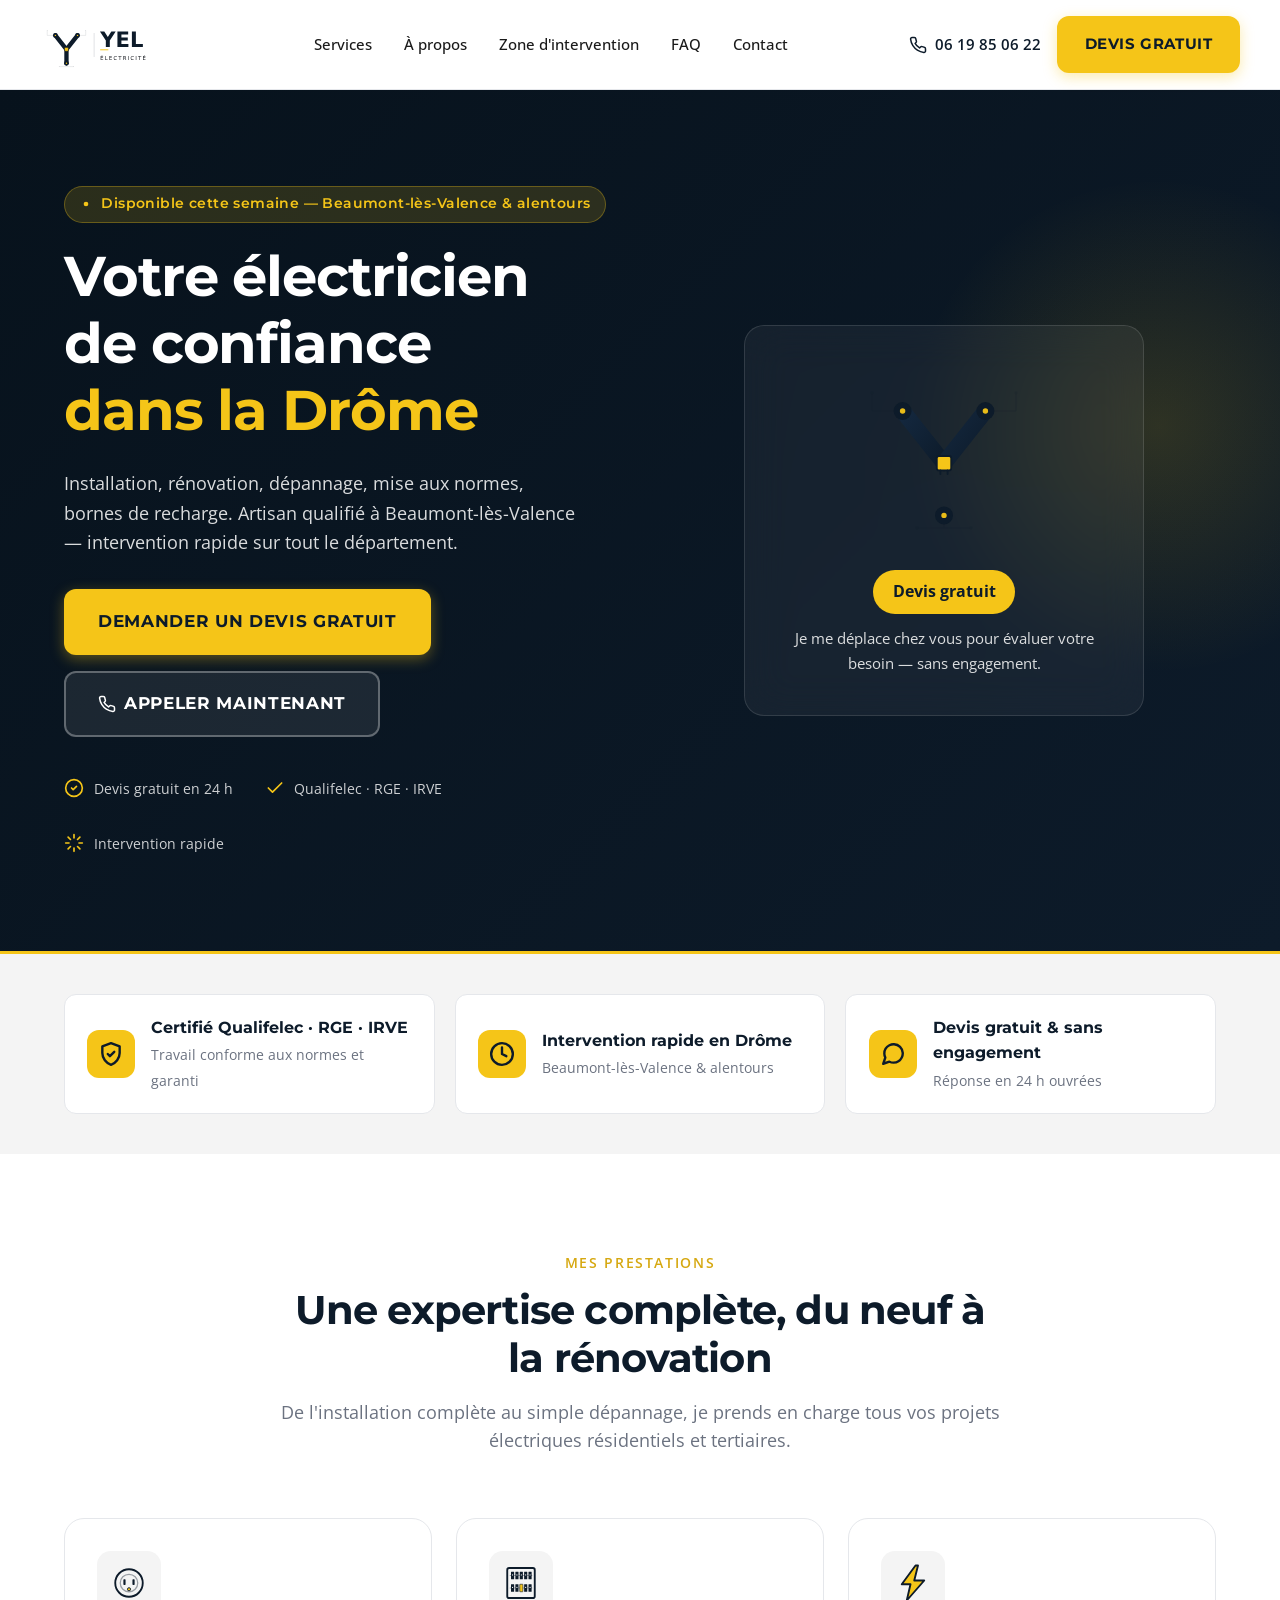
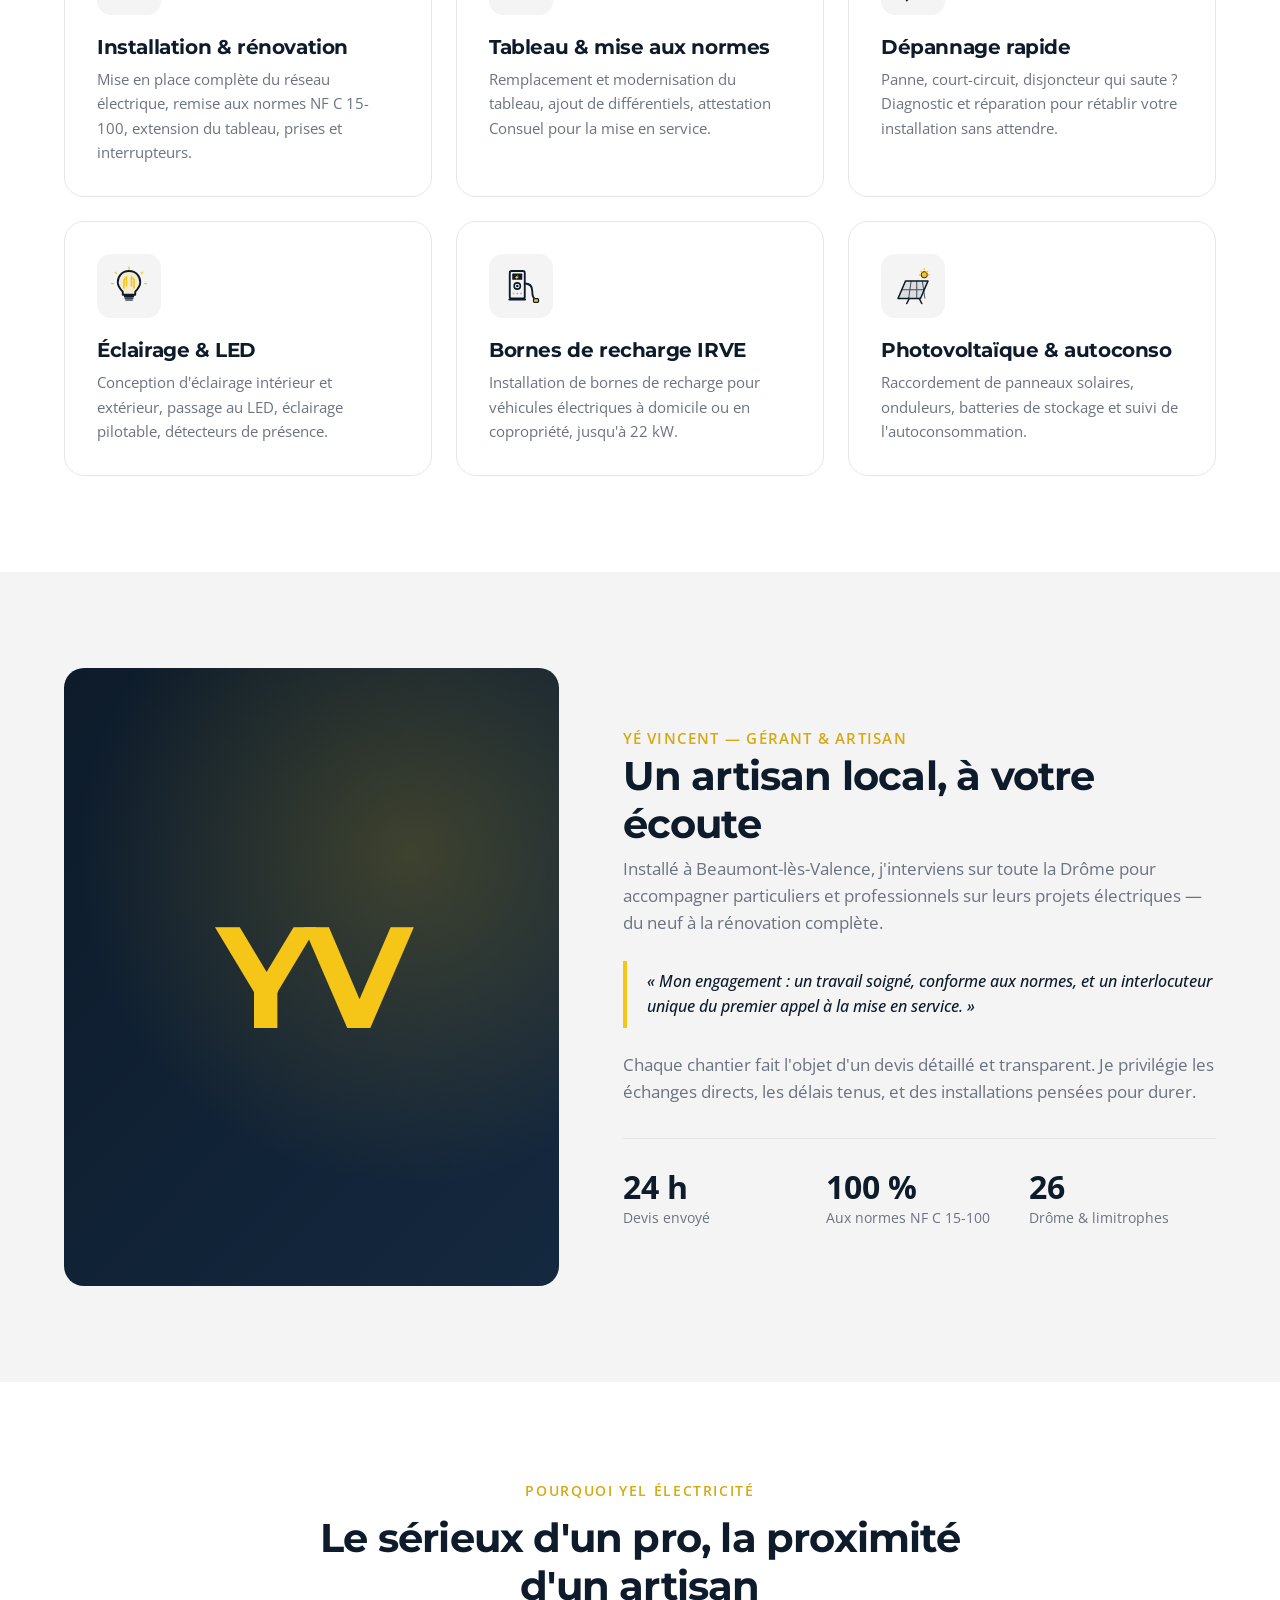
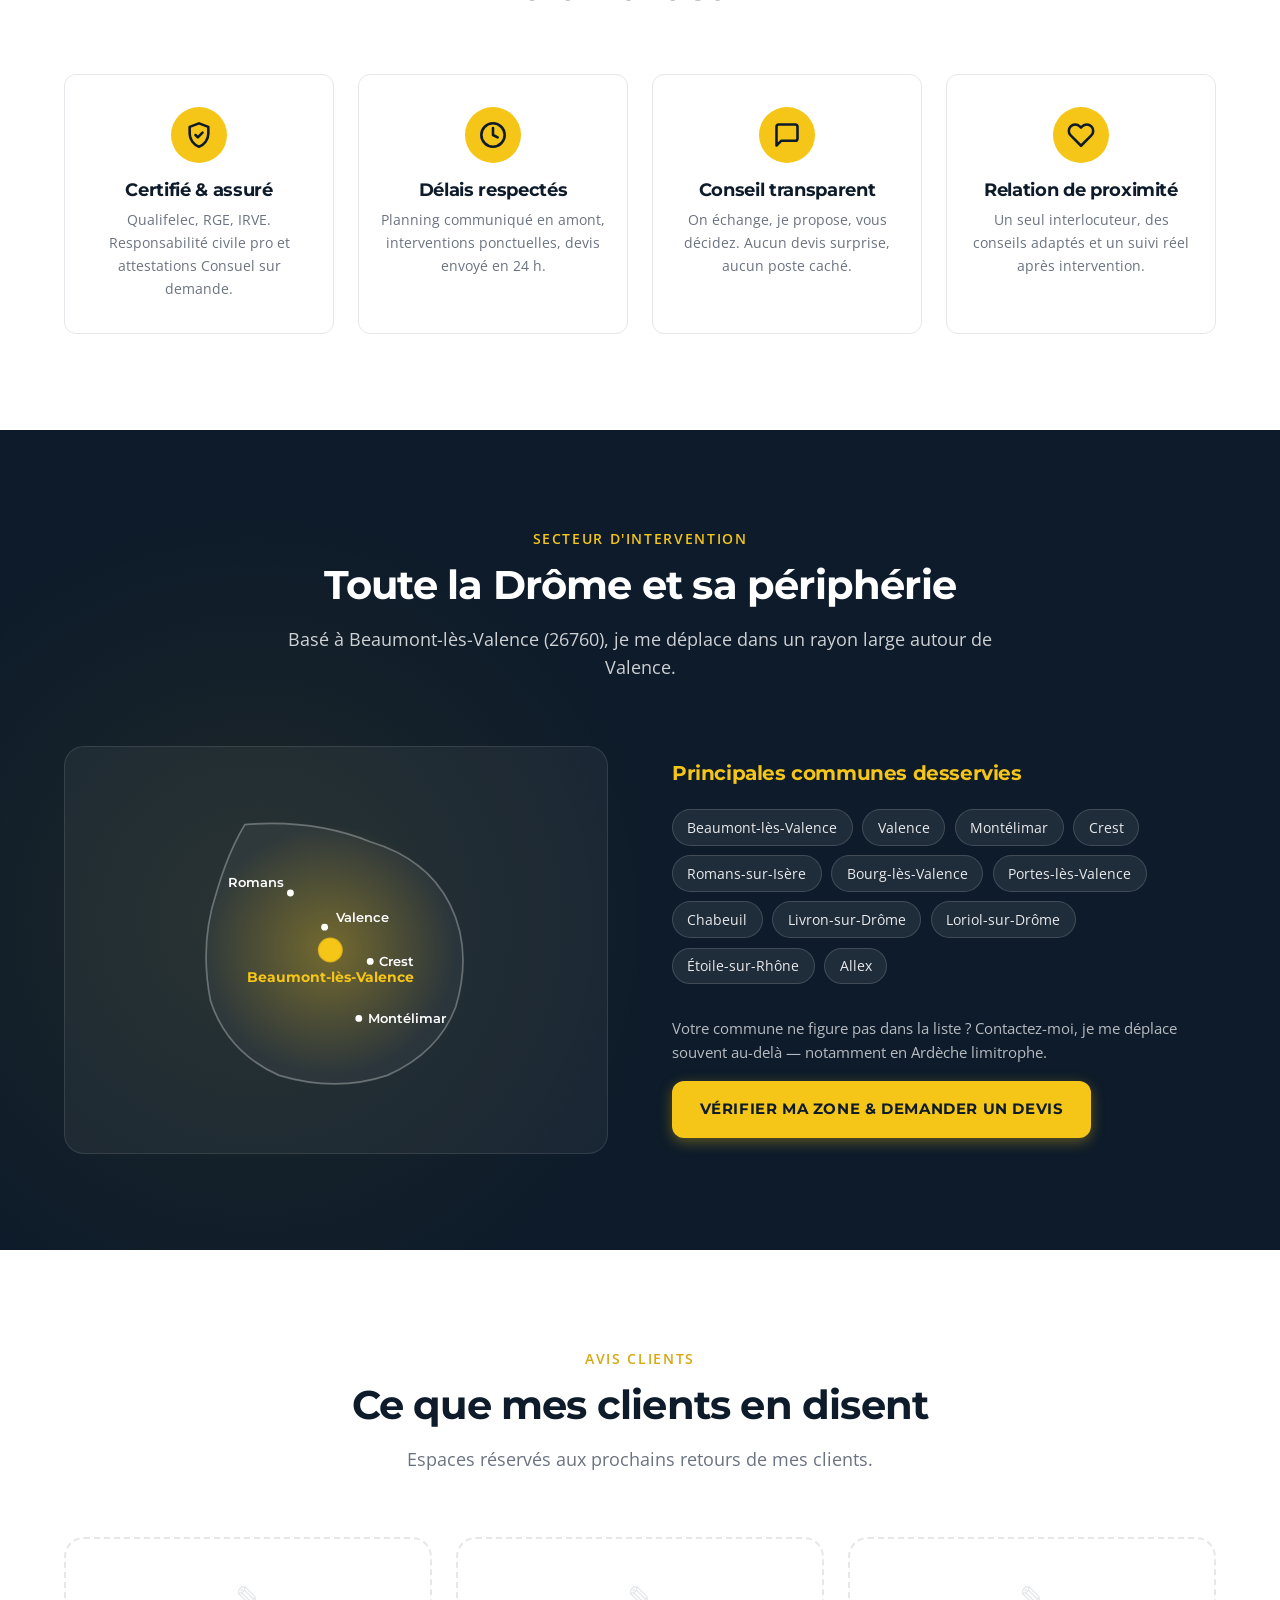
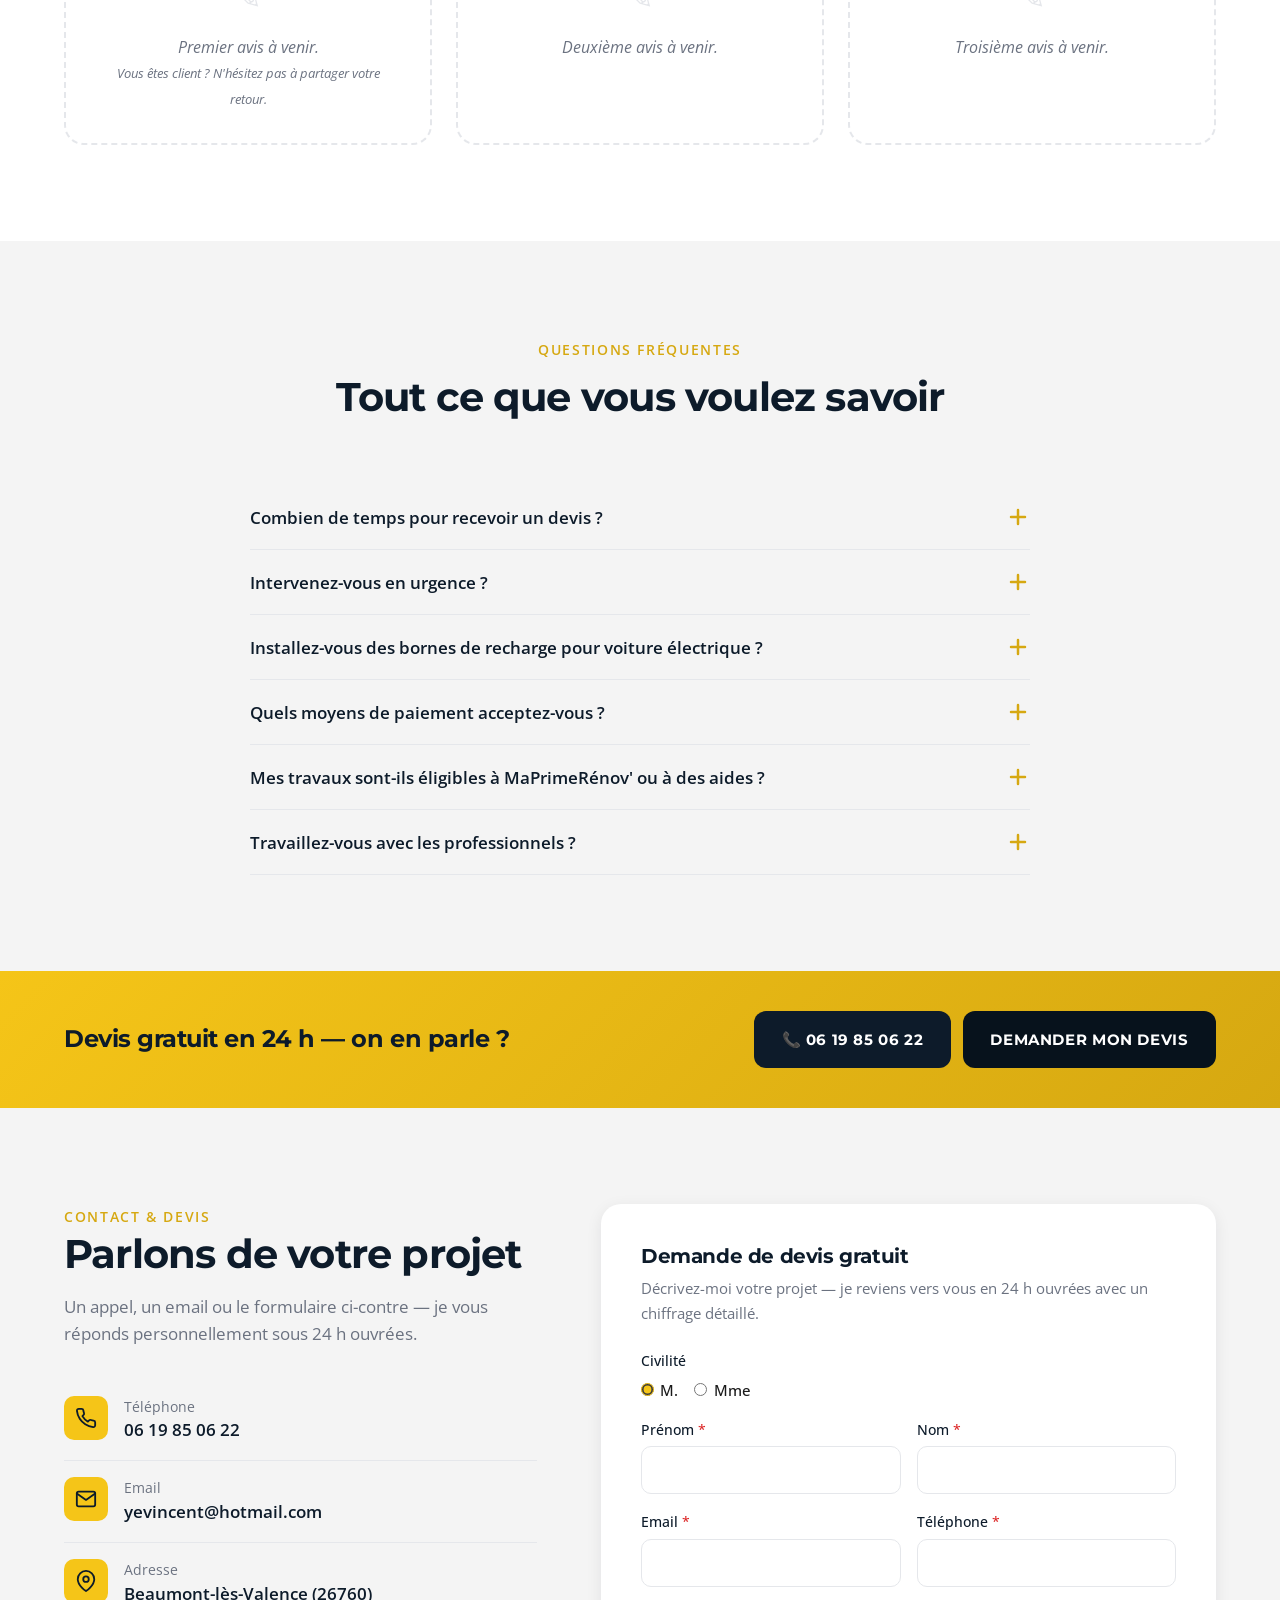
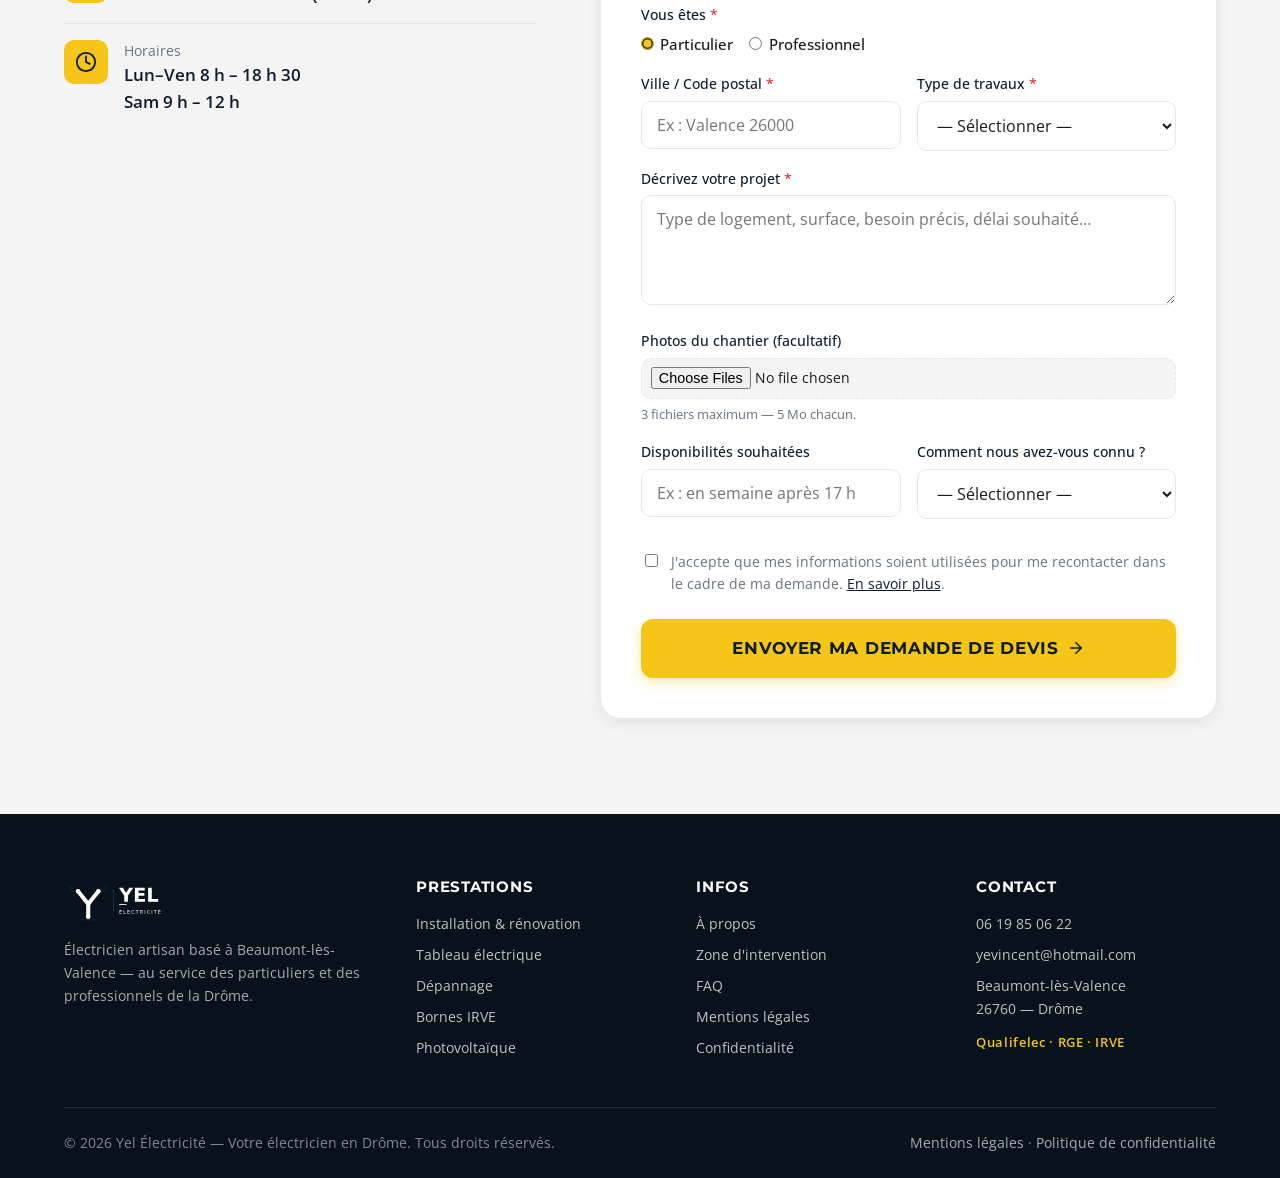
==== index.html @ 5cf31801 "Add files via upload" ====
<!doctype html>
<html lang="fr">
<head>
  <meta charset="utf-8" />
  <meta name="viewport" content="width=device-width, initial-scale=1" />
  <meta name="theme-color" content="#0D1B2A" />

  <title>Électricien Beaumont-lès-Valence (Drôme) — Yel Électricité | Qualifelec · RGE · IRVE</title>
  <meta name="description" content="Yel Électricité — électricien certifié Qualifelec, RGE, IRVE à Beaumont-lès-Valence (26). Installation, dépannage, mise aux normes, bornes de recharge. Devis gratuit en 24 h sur toute la Drôme." />
  <meta name="keywords" content="électricien Beaumont-lès-Valence, électricien Drôme 26, installation électrique Valence, dépannage électricité, tableau électrique, borne de recharge IRVE, rénovation électrique" />
  <link rel="canonical" href="https://yel-electricite.fr/" />

  <!-- Open Graph / social -->
  <meta property="og:type" content="website" />
  <meta property="og:locale" content="fr_FR" />
  <meta property="og:title" content="Yel Électricité — Électricien à Beaumont-lès-Valence (Drôme)" />
  <meta property="og:description" content="Installation, rénovation, dépannage. Certifié Qualifelec · RGE · IRVE. Devis gratuit en 24 h sur toute la Drôme." />
  <meta property="og:image" content="https://yel-electricite.fr/assets/og-image.jpg" />
  <meta property="og:url" content="https://yel-electricite.fr/" />
  <meta name="twitter:card" content="summary_large_image" />

  <!-- Favicons -->
  <link rel="icon" href="assets/favicon.ico" sizes="any" />
  <link rel="icon" type="image/png" sizes="32x32" href="assets/favicon-32.png" />
  <link rel="apple-touch-icon" href="assets/apple-touch-icon.png" />
  <link rel="manifest" href="site.webmanifest" />

  <!-- Fonts -->
  <link rel="preconnect" href="https://fonts.googleapis.com" />
  <link rel="preconnect" href="https://fonts.gstatic.com" crossorigin />
  <link rel="stylesheet" href="https://fonts.googleapis.com/css2?family=Montserrat:wght@600;700;800&family=Open+Sans:wght@400;500;600;700&display=swap" />

  <!-- Styles -->
  <link rel="stylesheet" href="assets/css/style.css" />

  <!-- JSON-LD : LocalBusiness + ElectricalContractor (SEO local, conforme au skill) -->
  <script type="application/ld+json">
  {
    "@context": "https://schema.org",
    "@type": ["LocalBusiness", "Electrician"],
    "@id": "https://yel-electricite.fr/#business",
    "name": "Yel Électricité",
    "legalName": "Yel Électricité",
    "description": "Électricien certifié Qualifelec, RGE et IRVE à Beaumont-lès-Valence (Drôme). Installation, rénovation, dépannage, tableau électrique, bornes de recharge pour particuliers et professionnels.",
    "image": "https://yel-electricite.fr/assets/logos/logo-horizontal.svg",
    "logo": "https://yel-electricite.fr/assets/logos/logo-horizontal.svg",
    "url": "https://yel-electricite.fr",
    "telephone": "+33619850622",
    "email": "yevincent@hotmail.com",
    "priceRange": "€€",
    "slogan": "Votre électricien de confiance en Drôme",
    "hasCredential": [
      { "@type": "EducationalOccupationalCredential", "name": "Qualifelec" },
      { "@type": "EducationalOccupationalCredential", "name": "RGE" },
      { "@type": "EducationalOccupationalCredential", "name": "IRVE (Infrastructures de Recharge de Véhicules Électriques)" }
    ],
    "knowsAbout": [
      "Installation électrique",
      "Rénovation électrique",
      "Tableau électrique",
      "Mise aux normes NF C 15-100",
      "Dépannage électrique",
      "Borne de recharge véhicule électrique",
      "Photovoltaïque",
      "Domotique",
      "Éclairage LED"
    ],
    "address": {
      "@type": "PostalAddress",
      "addressLocality": "Beaumont-lès-Valence",
      "postalCode": "26760",
      "addressRegion": "Drôme",
      "addressCountry": "FR"
    },
    "geo": {
      "@type": "GeoCoordinates",
      "latitude": 44.8686,
      "longitude": 4.9333
    },
    "areaServed": [
      { "@type": "City", "name": "Beaumont-lès-Valence" },
      { "@type": "City", "name": "Valence" },
      { "@type": "City", "name": "Montélimar" },
      { "@type": "City", "name": "Crest" },
      { "@type": "City", "name": "Romans-sur-Isère" },
      { "@type": "AdministrativeArea", "name": "Drôme" }
    ],
    "openingHoursSpecification": [
      {
        "@type": "OpeningHoursSpecification",
        "dayOfWeek": ["Monday","Tuesday","Wednesday","Thursday","Friday"],
        "opens": "08:00",
        "closes": "18:30"
      },
      {
        "@type": "OpeningHoursSpecification",
        "dayOfWeek": "Saturday",
        "opens": "09:00",
        "closes": "12:00"
      }
    ],
    "founder": { "@type": "Person", "name": "Yé Vincent" },
    "sameAs": []
  }
  </script>

  <!-- JSON-LD : Service (ElectricalContractor) -->
  <script type="application/ld+json">
  {
    "@context": "https://schema.org",
    "@type": "Service",
    "serviceType": "Électricien — ElectricalContractor",
    "provider": { "@id": "https://yel-electricite.fr/#business" },
    "areaServed": { "@type": "AdministrativeArea", "name": "Drôme (26)" },
    "hasOfferCatalog": {
      "@type": "OfferCatalog",
      "name": "Prestations Yel Électricité",
      "itemListElement": [
        { "@type": "Offer", "itemOffered": { "@type": "Service", "name": "Installation et rénovation électrique" } },
        { "@type": "Offer", "itemOffered": { "@type": "Service", "name": "Tableau électrique et mise aux normes" } },
        { "@type": "Offer", "itemOffered": { "@type": "Service", "name": "Dépannage électrique" } },
        { "@type": "Offer", "itemOffered": { "@type": "Service", "name": "Bornes de recharge IRVE" } },
        { "@type": "Offer", "itemOffered": { "@type": "Service", "name": "Photovoltaïque et autoconsommation" } }
      ]
    }
  }
  </script>
</head>
<body>

<!-- ======================================================================
     HEADER
     ====================================================================== -->
<header class="header" role="banner">
  <div class="container header-inner">
    <a href="#top" class="logo" aria-label="Yel Électricité — accueil">
      <img src="assets/logos/logo-horizontal.svg" alt="Yel Électricité" />
    </a>

    <nav class="nav" id="mainNav" aria-label="Navigation principale">
      <a href="#services">Services</a>
      <a href="#a-propos">À propos</a>
      <a href="#zone">Zone d'intervention</a>
      <a href="#faq">FAQ</a>
      <a href="#contact">Contact</a>
      <a href="tel:+33619850622" class="btn btn-outline" style="display:none;">06 19 85 06 22</a>
      <a href="#devis" class="btn btn-primary" style="display:none;">Devis gratuit</a>
    </nav>

    <div class="header-cta">
      <a href="tel:+33619850622" class="header-phone" aria-label="Appeler Yel Électricité au 06 19 85 06 22">
        <svg viewBox="0 0 24 24" fill="none" stroke="currentColor" stroke-width="2" stroke-linecap="round" stroke-linejoin="round" width="18" height="18" aria-hidden="true">
          <path d="M22 16.92v3a2 2 0 0 1-2.18 2 19.79 19.79 0 0 1-8.63-3.07 19.5 19.5 0 0 1-6-6 19.79 19.79 0 0 1-3.07-8.67A2 2 0 0 1 4.11 2h3a2 2 0 0 1 2 1.72 12.84 12.84 0 0 0 .7 2.81 2 2 0 0 1-.45 2.11L8.09 9.91a16 16 0 0 0 6 6l1.27-1.27a2 2 0 0 1 2.11-.45 12.84 12.84 0 0 0 2.81.7A2 2 0 0 1 22 16.92z"/>
        </svg>
        06 19 85 06 22
      </a>
      <a href="#devis" class="btn btn-primary">Devis gratuit</a>
    </div>

    <button class="burger" type="button" aria-label="Ouvrir le menu" aria-controls="mainNav" aria-expanded="false" id="burgerBtn">
      <svg id="burgerIcon" viewBox="0 0 24 24" fill="none" stroke="currentColor" stroke-width="2" stroke-linecap="round" stroke-linejoin="round" aria-hidden="true">
        <line x1="3" y1="6" x2="21" y2="6"/>
        <line x1="3" y1="12" x2="21" y2="12"/>
        <line x1="3" y1="18" x2="21" y2="18"/>
      </svg>
    </button>
  </div>
</header>

<main id="top">

<!-- ======================================================================
     HERO
     ====================================================================== -->
<section class="hero">
  <div class="container">
    <div class="hero-grid">
      <div>
        <span class="hero-badge" data-bind="disponibilite">
          <svg viewBox="0 0 24 24" fill="currentColor" width="14" height="14" aria-hidden="true"><circle cx="12" cy="12" r="4"/></svg>
          <span data-bind="message_disponibilite">Disponible cette semaine — Beaumont-lès-Valence &amp; alentours</span>
        </span>
        <h1>Votre électricien de confiance<br><span>dans la Drôme</span></h1>
        <p class="hero-lede">
          Installation, rénovation, dépannage, mise aux normes, bornes de recharge.
          Artisan qualifié à Beaumont-lès-Valence — intervention rapide sur tout le département.
        </p>
        <div class="hero-actions">
          <a href="#devis" class="btn btn-primary btn-lg">Demander un devis gratuit</a>
          <a href="tel:+33619850622" class="btn btn-outline btn-lg" style="background:rgba(255,255,255,.08);color:#fff;border-color:rgba(255,255,255,.3)">
            <svg viewBox="0 0 24 24" fill="none" stroke="currentColor" stroke-width="2" stroke-linecap="round" stroke-linejoin="round" width="18" height="18" aria-hidden="true">
              <path d="M22 16.92v3a2 2 0 0 1-2.18 2 19.79 19.79 0 0 1-8.63-3.07 19.5 19.5 0 0 1-6-6 19.79 19.79 0 0 1-3.07-8.67A2 2 0 0 1 4.11 2h3a2 2 0 0 1 2 1.72 12.84 12.84 0 0 0 .7 2.81 2 2 0 0 1-.45 2.11L8.09 9.91a16 16 0 0 0 6 6l1.27-1.27a2 2 0 0 1 2.11-.45 12.84 12.84 0 0 0 2.81.7A2 2 0 0 1 22 16.92z"/>
            </svg>
            Appeler maintenant
          </a>
        </div>
        <div class="hero-trust">
          <div class="hero-trust-item">
            <svg viewBox="0 0 24 24" fill="none" stroke="currentColor" stroke-width="2" stroke-linecap="round" stroke-linejoin="round" aria-hidden="true">
              <path d="M9 12l2 2 4-4"/><circle cx="12" cy="12" r="10"/>
            </svg>
            Devis gratuit en 24 h
          </div>
          <div class="hero-trust-item">
            <svg viewBox="0 0 24 24" fill="none" stroke="currentColor" stroke-width="2" stroke-linecap="round" stroke-linejoin="round" aria-hidden="true">
              <path d="M20 6L9 17l-5-5"/>
            </svg>
            Qualifelec · RGE · IRVE
          </div>
          <div class="hero-trust-item">
            <svg viewBox="0 0 24 24" fill="none" stroke="currentColor" stroke-width="2" stroke-linecap="round" stroke-linejoin="round" aria-hidden="true">
              <path d="M12 2v4M12 18v4M4.93 4.93l2.83 2.83M16.24 16.24l2.83 2.83M2 12h4M18 12h4M4.93 19.07l2.83-2.83M16.24 7.76l2.83-2.83"/>
            </svg>
            Intervention rapide
          </div>
        </div>
      </div>

      <div class="hero-visual">
        <div class="hero-visual-card">
          <img src="assets/logos/logo-icone.svg" alt="" aria-hidden="true" />
          <span class="price-tag">Devis gratuit</span>
          <p>Je me déplace chez vous pour évaluer votre besoin — sans engagement.</p>
        </div>
      </div>
    </div>
  </div>
</section>

<!-- ======================================================================
     RÉASSURANCE (3 badges : Certifié / Rapide / Gratuit)
     ====================================================================== -->
<section class="reassurance" aria-label="Nos engagements">
  <div class="container">
    <div class="reassurance-grid">
      <div class="reassurance-item reveal">
        <div class="reassurance-badge" aria-hidden="true">
          <svg viewBox="0 0 24 24" fill="none" stroke="currentColor" stroke-width="2.2" stroke-linecap="round" stroke-linejoin="round">
            <path d="M12 2L4 5v6c0 5 3.5 9.5 8 11 4.5-1.5 8-6 8-11V5l-8-3z"/>
            <path d="M9 12l2 2 4-4"/>
          </svg>
        </div>
        <div class="reassurance-text">
          <strong>Certifié Qualifelec · RGE · IRVE</strong>
          <span>Travail conforme aux normes et garanti</span>
        </div>
      </div>
      <div class="reassurance-item reveal">
        <div class="reassurance-badge" aria-hidden="true">
          <svg viewBox="0 0 24 24" fill="none" stroke="currentColor" stroke-width="2.2" stroke-linecap="round" stroke-linejoin="round">
            <circle cx="12" cy="12" r="10"/>
            <polyline points="12 6 12 12 16 14"/>
          </svg>
        </div>
        <div class="reassurance-text">
          <strong>Intervention rapide en Drôme</strong>
          <span>Beaumont-lès-Valence &amp; alentours</span>
        </div>
      </div>
      <div class="reassurance-item reveal">
        <div class="reassurance-badge" aria-hidden="true">
          <svg viewBox="0 0 24 24" fill="none" stroke="currentColor" stroke-width="2.2" stroke-linecap="round" stroke-linejoin="round">
            <path d="M21 11.5a8.38 8.38 0 0 1-.9 3.8 8.5 8.5 0 0 1-7.6 4.7 8.38 8.38 0 0 1-3.8-.9L3 21l1.9-5.7a8.38 8.38 0 0 1-.9-3.8 8.5 8.5 0 0 1 4.7-7.6 8.38 8.38 0 0 1 3.8-.9h.5a8.48 8.48 0 0 1 8 8v.5z"/>
          </svg>
        </div>
        <div class="reassurance-text">
          <strong>Devis gratuit &amp; sans engagement</strong>
          <span>Réponse en 24 h ouvrées</span>
        </div>
      </div>
    </div>
  </div>
</section>

<!-- ======================================================================
     SERVICES
     ====================================================================== -->
<section id="services">
  <div class="container">
    <div class="section-intro reveal">
      <span class="eyebrow">Mes prestations</span>
      <h2>Une expertise complète, du neuf à la rénovation</h2>
      <p>De l'installation complète au simple dépannage, je prends en charge tous vos projets électriques résidentiels et tertiaires.</p>
    </div>

    <div class="services-grid">
      <article class="service-card reveal">
        <div class="service-icon"><img src="assets/icons/icone-prise.svg" alt="" aria-hidden="true" /></div>
        <h3>Installation &amp; rénovation</h3>
        <p>Mise en place complète du réseau électrique, remise aux normes NF C 15-100, extension du tableau, prises et interrupteurs.</p>
      </article>

      <article class="service-card reveal">
        <div class="service-icon"><img src="assets/icons/icone-tableau-electrique.svg" alt="" aria-hidden="true" /></div>
        <h3>Tableau &amp; mise aux normes</h3>
        <p>Remplacement et modernisation du tableau, ajout de différentiels, attestation Consuel pour la mise en service.</p>
      </article>

      <article class="service-card reveal">
        <div class="service-icon"><img src="assets/icons/icone-eclair.svg" alt="" aria-hidden="true" /></div>
        <h3>Dépannage rapide</h3>
        <p>Panne, court-circuit, disjoncteur qui saute ? Diagnostic et réparation pour rétablir votre installation sans attendre.</p>
      </article>

      <article class="service-card reveal">
        <div class="service-icon"><img src="assets/icons/icone-ampoule-led.svg" alt="" aria-hidden="true" /></div>
        <h3>Éclairage &amp; LED</h3>
        <p>Conception d'éclairage intérieur et extérieur, passage au LED, éclairage pilotable, détecteurs de présence.</p>
      </article>

      <article class="service-card reveal">
        <div class="service-icon"><img src="assets/icons/icone-borne-recharge.svg" alt="" aria-hidden="true" /></div>
        <h3>Bornes de recharge IRVE</h3>
        <p>Installation de bornes de recharge pour véhicules électriques à domicile ou en copropriété, jusqu'à 22 kW.</p>
      </article>

      <article class="service-card reveal">
        <div class="service-icon"><img src="assets/icons/icone-panneau-solaire.svg" alt="" aria-hidden="true" /></div>
        <h3>Photovoltaïque &amp; autoconso</h3>
        <p>Raccordement de panneaux solaires, onduleurs, batteries de stockage et suivi de l'autoconsommation.</p>
      </article>
    </div>
  </div>
</section>

<!-- ======================================================================
     À PROPOS
     ====================================================================== -->
<section class="about" id="a-propos">
  <div class="container">
    <div class="about-grid">
      <div class="about-visual reveal" aria-hidden="true">
        <span class="about-visual-initials">YV</span>
      </div>
      <div class="about-content reveal">
        <span class="title">Yé Vincent — Gérant &amp; artisan</span>
        <h2>Un artisan local, à votre écoute</h2>
        <p>
          Installé à Beaumont-lès-Valence, j'interviens sur toute la Drôme pour accompagner
          particuliers et professionnels sur leurs projets électriques — du neuf à la rénovation complète.
        </p>
        <blockquote class="about-quote">
          « Mon engagement : un travail soigné, conforme aux normes, et un interlocuteur unique
          du premier appel à la mise en service. »
        </blockquote>
        <p>
          Chaque chantier fait l'objet d'un devis détaillé et transparent. Je privilégie
          les échanges directs, les délais tenus, et des installations pensées pour durer.
        </p>
        <div class="about-stats">
          <div class="about-stat">
            <div class="number">24 h</div>
            <div class="label">Devis envoyé</div>
          </div>
          <div class="about-stat">
            <div class="number">100 %</div>
            <div class="label">Aux normes NF C 15-100</div>
          </div>
          <div class="about-stat">
            <div class="number">26</div>
            <div class="label">Drôme &amp; limitrophes</div>
          </div>
        </div>
      </div>
    </div>
  </div>
</section>

<!-- ======================================================================
     POURQUOI NOUS
     ====================================================================== -->
<section id="pourquoi">
  <div class="container">
    <div class="section-intro reveal">
      <span class="eyebrow">Pourquoi Yel Électricité</span>
      <h2>Le sérieux d'un pro, la proximité d'un artisan</h2>
    </div>

    <div class="trust-grid">
      <div class="trust-card reveal">
        <div class="trust-icon">
          <svg viewBox="0 0 24 24" fill="none" stroke="currentColor" stroke-width="2.2" stroke-linecap="round" stroke-linejoin="round" aria-hidden="true">
            <path d="M12 2L4 5v6c0 5 3.5 9.5 8 11 4.5-1.5 8-6 8-11V5l-8-3z"/>
            <path d="M9 12l2 2 4-4"/>
          </svg>
        </div>
        <h3>Certifié &amp; assuré</h3>
        <p>Qualifelec, RGE, IRVE. Responsabilité civile pro et attestations Consuel sur demande.</p>
      </div>

      <div class="trust-card reveal">
        <div class="trust-icon">
          <svg viewBox="0 0 24 24" fill="none" stroke="currentColor" stroke-width="2.2" stroke-linecap="round" stroke-linejoin="round" aria-hidden="true">
            <circle cx="12" cy="12" r="10"/>
            <polyline points="12 6 12 12 16 14"/>
          </svg>
        </div>
        <h3>Délais respectés</h3>
        <p>Planning communiqué en amont, interventions ponctuelles, devis envoyé en 24 h.</p>
      </div>

      <div class="trust-card reveal">
        <div class="trust-icon">
          <svg viewBox="0 0 24 24" fill="none" stroke="currentColor" stroke-width="2.2" stroke-linecap="round" stroke-linejoin="round" aria-hidden="true">
            <path d="M21 15a2 2 0 0 1-2 2H7l-4 4V5a2 2 0 0 1 2-2h14a2 2 0 0 1 2 2z"/>
          </svg>
        </div>
        <h3>Conseil transparent</h3>
        <p>On échange, je propose, vous décidez. Aucun devis surprise, aucun poste caché.</p>
      </div>

      <div class="trust-card reveal">
        <div class="trust-icon">
          <svg viewBox="0 0 24 24" fill="none" stroke="currentColor" stroke-width="2.2" stroke-linecap="round" stroke-linejoin="round" aria-hidden="true">
            <path d="M20.84 4.61a5.5 5.5 0 0 0-7.78 0L12 5.67l-1.06-1.06a5.5 5.5 0 0 0-7.78 7.78l1.06 1.06L12 21.23l7.78-7.78 1.06-1.06a5.5 5.5 0 0 0 0-7.78z"/>
          </svg>
        </div>
        <h3>Relation de proximité</h3>
        <p>Un seul interlocuteur, des conseils adaptés et un suivi réel après intervention.</p>
      </div>
    </div>
  </div>
</section>

<!-- ======================================================================
     ZONE D'INTERVENTION
     ====================================================================== -->
<section class="zone" id="zone">
  <div class="container">
    <div class="section-intro reveal">
      <span class="eyebrow" style="color:var(--jaune)">Secteur d'intervention</span>
      <h2>Toute la Drôme et sa périphérie</h2>
      <p>Basé à Beaumont-lès-Valence (26760), je me déplace dans un rayon large autour de Valence.</p>
    </div>

    <div class="zone-grid">
      <div class="zone-map reveal" aria-hidden="true">
        <!-- Carte stylisée de la Drôme -->
        <svg viewBox="0 0 400 300" xmlns="http://www.w3.org/2000/svg">
          <defs>
            <radialGradient id="zoneGlow" cx="50%" cy="50%">
              <stop offset="0%" stop-color="#F5C518" stop-opacity="0.35"/>
              <stop offset="100%" stop-color="#F5C518" stop-opacity="0"/>
            </radialGradient>
          </defs>
          <!-- Contour département Drôme stylisé -->
          <path d="M120 40 Q180 35, 230 55 Q280 70, 300 110 Q320 150, 305 200 Q290 240, 245 260 Q200 275, 150 260 Q105 240, 90 195 Q80 145, 95 100 Q105 65, 120 40 Z"
                fill="rgba(255,255,255,0.04)"
                stroke="rgba(255,255,255,0.3)"
                stroke-width="1.5"/>
          <!-- Zone d'intervention rayonnante -->
          <circle cx="195" cy="150" r="110" fill="url(#zoneGlow)"/>
          <!-- Point central Beaumont-lès-Valence -->
          <circle cx="195" cy="150" r="10" fill="#F5C518"/>
          <circle cx="195" cy="150" r="18" fill="none" stroke="#F5C518" stroke-width="1.5" opacity="0.6">
            <animate attributeName="r" values="10;30;10" dur="3s" repeatCount="indefinite"/>
            <animate attributeName="opacity" values="0.8;0;0.8" dur="3s" repeatCount="indefinite"/>
          </circle>
          <!-- Villes principales -->
          <circle cx="190" cy="130" r="3" fill="#fff"/>
          <text x="200" y="125" fill="#fff" font-size="11" font-family="Montserrat, sans-serif" font-weight="600">Valence</text>

          <circle cx="220" cy="210" r="3" fill="#fff"/>
          <text x="228" y="214" fill="#fff" font-size="11" font-family="Montserrat, sans-serif" font-weight="600">Montélimar</text>

          <circle cx="230" cy="160" r="3" fill="#fff"/>
          <text x="238" y="164" fill="#fff" font-size="11" font-family="Montserrat, sans-serif" font-weight="600">Crest</text>

          <circle cx="160" cy="100" r="3" fill="#fff"/>
          <text x="105" y="95" fill="#fff" font-size="11" font-family="Montserrat, sans-serif" font-weight="600">Romans</text>

          <!-- Label Beaumont -->
          <text x="195" y="178" fill="#F5C518" font-size="12" font-family="Montserrat, sans-serif" font-weight="700" text-anchor="middle">Beaumont-lès-Valence</text>
        </svg>
      </div>

      <div class="zone-content reveal">
        <h3>Principales communes desservies</h3>
        <div class="zone-communes" data-communes>
          <span class="zone-commune">Beaumont-lès-Valence</span>
          <span class="zone-commune">Valence</span>
          <span class="zone-commune">Montélimar</span>
          <span class="zone-commune">Crest</span>
          <span class="zone-commune">Romans-sur-Isère</span>
          <span class="zone-commune">Bourg-lès-Valence</span>
          <span class="zone-commune">Portes-lès-Valence</span>
          <span class="zone-commune">Chabeuil</span>
          <span class="zone-commune">Livron-sur-Drôme</span>
          <span class="zone-commune">Loriol-sur-Drôme</span>
          <span class="zone-commune">Étoile-sur-Rhône</span>
          <span class="zone-commune">Allex</span>
        </div>
        <p class="zone-note">Votre commune ne figure pas dans la liste&nbsp;? Contactez-moi, je me déplace souvent au-delà — notamment en Ardèche limitrophe.</p>
        <a href="#devis" class="btn btn-primary">Vérifier ma zone &amp; demander un devis</a>
      </div>
    </div>
  </div>
</section>

<!-- ======================================================================
     AVIS
     ====================================================================== -->
<section id="avis">
  <div class="container">
    <div class="section-intro reveal">
      <span class="eyebrow">Avis clients</span>
      <h2>Ce que mes clients en disent</h2>
      <p>Espaces réservés aux prochains retours de mes clients.</p>
    </div>

    <div class="testimonials-grid" data-avis>
      <!-- Avis générés dynamiquement depuis /content/avis.json ; placeholders affichés si vide -->
      <div class="testimonial testimonial-placeholder reveal">
        Premier avis à venir.<br>
        <small>Vous êtes client&nbsp;? N'hésitez pas à partager votre retour.</small>
      </div>
      <div class="testimonial testimonial-placeholder reveal">
        Deuxième avis à venir.
      </div>
      <div class="testimonial testimonial-placeholder reveal">
        Troisième avis à venir.
      </div>
    </div>
  </div>
</section>

<!-- ======================================================================
     ACTUALITÉS (masqué tant que vide — affiché auto dès qu'une actu est publiée via /admin)
     ====================================================================== -->
<section id="actualites" hidden>
  <div class="container">
    <div class="section-intro reveal">
      <span class="eyebrow">Actualités</span>
      <h2>Nos dernières nouvelles</h2>
      <p>Chantiers récents, conseils, évolutions du métier.</p>
    </div>
    <div class="actus-grid" data-actus></div>
  </div>
</section>

<!-- ======================================================================
     FAQ
     ====================================================================== -->
<section id="faq" style="background:var(--gris-clair)">
  <div class="container">
    <div class="section-intro reveal">
      <span class="eyebrow">Questions fréquentes</span>
      <h2>Tout ce que vous voulez savoir</h2>
    </div>

    <div class="faq-list">
      <div class="faq-item">
        <button class="faq-question" aria-expanded="false">
          Combien de temps pour recevoir un devis ?
          <svg class="faq-icon" viewBox="0 0 24 24" fill="none" stroke="currentColor" stroke-width="2.5" stroke-linecap="round" stroke-linejoin="round" aria-hidden="true"><line x1="12" y1="5" x2="12" y2="19"/><line x1="5" y1="12" x2="19" y2="12"/></svg>
        </button>
        <div class="faq-answer"><div class="faq-answer-inner">
          Après un échange téléphonique ou une visite sur place, je vous envoie un devis détaillé en 24 h ouvrées. Le devis est gratuit et sans engagement.
        </div></div>
      </div>

      <div class="faq-item">
        <button class="faq-question" aria-expanded="false">
          Intervenez-vous en urgence ?
          <svg class="faq-icon" viewBox="0 0 24 24" fill="none" stroke="currentColor" stroke-width="2.5" stroke-linecap="round" stroke-linejoin="round" aria-hidden="true"><line x1="12" y1="5" x2="12" y2="19"/><line x1="5" y1="12" x2="19" y2="12"/></svg>
        </button>
        <div class="faq-answer"><div class="faq-answer-inner">
          Oui, en cas de panne électrique bloquante je m'efforce d'intervenir dans la journée sur Beaumont-lès-Valence et la proche périphérie. Appelez directement le <a href="tel:+33619850622">06 19 85 06 22</a>.
        </div></div>
      </div>

      <div class="faq-item">
        <button class="faq-question" aria-expanded="false">
          Installez-vous des bornes de recharge pour voiture électrique ?
          <svg class="faq-icon" viewBox="0 0 24 24" fill="none" stroke="currentColor" stroke-width="2.5" stroke-linecap="round" stroke-linejoin="round" aria-hidden="true"><line x1="12" y1="5" x2="12" y2="19"/><line x1="5" y1="12" x2="19" y2="12"/></svg>
        </button>
        <div class="faq-answer"><div class="faq-answer-inner">
          Oui, j'installe des bornes IRVE (Wallbox, Hager, Schneider, etc.) pour particuliers et copropriétés, de 3,7 kW à 22 kW, avec mise en service et accompagnement pour les aides disponibles (crédit d'impôt, programme Advenir).
        </div></div>
      </div>

      <div class="faq-item">
        <button class="faq-question" aria-expanded="false">
          Quels moyens de paiement acceptez-vous ?
          <svg class="faq-icon" viewBox="0 0 24 24" fill="none" stroke="currentColor" stroke-width="2.5" stroke-linecap="round" stroke-linejoin="round" aria-hidden="true"><line x1="12" y1="5" x2="12" y2="19"/><line x1="5" y1="12" x2="19" y2="12"/></svg>
        </button>
        <div class="faq-answer"><div class="faq-answer-inner">
          Virement bancaire, chèque ou espèces. Pour les gros chantiers, un acompte est demandé à la signature du devis, le solde à la réception des travaux.
        </div></div>
      </div>

      <div class="faq-item">
        <button class="faq-question" aria-expanded="false">
          Mes travaux sont-ils éligibles à MaPrimeRénov' ou à des aides ?
          <svg class="faq-icon" viewBox="0 0 24 24" fill="none" stroke="currentColor" stroke-width="2.5" stroke-linecap="round" stroke-linejoin="round" aria-hidden="true"><line x1="12" y1="5" x2="12" y2="19"/><line x1="5" y1="12" x2="19" y2="12"/></svg>
        </button>
        <div class="faq-answer"><div class="faq-answer-inner">
          Certains travaux (bornes IRVE, rénovation globale, photovoltaïque) peuvent bénéficier d'aides. Je vous oriente vers les dispositifs adaptés à votre projet — on en discute ensemble lors de l'établissement du devis.
        </div></div>
      </div>

      <div class="faq-item">
        <button class="faq-question" aria-expanded="false">
          Travaillez-vous avec les professionnels ?
          <svg class="faq-icon" viewBox="0 0 24 24" fill="none" stroke="currentColor" stroke-width="2.5" stroke-linecap="round" stroke-linejoin="round" aria-hidden="true"><line x1="12" y1="5" x2="12" y2="19"/><line x1="5" y1="12" x2="19" y2="12"/></svg>
        </button>
        <div class="faq-answer"><div class="faq-answer-inner">
          Oui, j'interviens aussi pour des commerces, bureaux et artisans. Contrats de maintenance possibles. Contactez-moi pour étudier votre cahier des charges.
        </div></div>
      </div>
    </div>
  </div>
</section>

<!-- ======================================================================
     CTA BANNER
     ====================================================================== -->
<section class="cta-banner" style="padding:2.5rem 0">
  <div class="container cta-banner-inner">
    <h3>Devis gratuit en 24 h — on en parle&nbsp;?</h3>
    <div class="actions">
      <a href="tel:+33619850622" class="btn btn-secondary">📞 06 19 85 06 22</a>
      <a href="#devis" class="btn btn-secondary" style="background:var(--bleu-sombre)">Demander mon devis</a>
    </div>
  </div>
</section>

<!-- ======================================================================
     CONTACT + FORMULAIRE
     ====================================================================== -->
<section class="contact" id="contact">
  <div class="container">
    <div class="contact-grid">
      <div class="contact-info reveal" id="devis">
        <span class="eyebrow" style="color:var(--jaune-fonce);font-weight:600;font-size:0.85rem;letter-spacing:0.12em;text-transform:uppercase">Contact &amp; devis</span>
        <h2>Parlons de votre projet</h2>
        <p>Un appel, un email ou le formulaire ci-contre — je vous réponds personnellement sous 24 h ouvrées.</p>

        <ul class="contact-list">
          <li>
            <div class="icon">
              <svg viewBox="0 0 24 24" fill="none" stroke="currentColor" stroke-width="2" stroke-linecap="round" stroke-linejoin="round" aria-hidden="true"><path d="M22 16.92v3a2 2 0 0 1-2.18 2 19.79 19.79 0 0 1-8.63-3.07 19.5 19.5 0 0 1-6-6 19.79 19.79 0 0 1-3.07-8.67A2 2 0 0 1 4.11 2h3a2 2 0 0 1 2 1.72 12.84 12.84 0 0 0 .7 2.81 2 2 0 0 1-.45 2.11L8.09 9.91a16 16 0 0 0 6 6l1.27-1.27a2 2 0 0 1 2.11-.45 12.84 12.84 0 0 0 2.81.7A2 2 0 0 1 22 16.92z"/></svg>
            </div>
            <div>
              <div class="meta">Téléphone</div>
              <a href="tel:+33619850622" class="value" data-bind="telephone_href">06 19 85 06 22</a>
            </div>
          </li>
          <li>
            <div class="icon">
              <svg viewBox="0 0 24 24" fill="none" stroke="currentColor" stroke-width="2" stroke-linecap="round" stroke-linejoin="round" aria-hidden="true"><path d="M4 4h16c1.1 0 2 .9 2 2v12c0 1.1-.9 2-2 2H4c-1.1 0-2-.9-2-2V6c0-1.1.9-2 2-2z"/><polyline points="22,6 12,13 2,6"/></svg>
            </div>
            <div>
              <div class="meta">Email</div>
              <a href="mailto:yevincent@hotmail.com" class="value">yevincent@hotmail.com</a>
            </div>
          </li>
          <li>
            <div class="icon">
              <svg viewBox="0 0 24 24" fill="none" stroke="currentColor" stroke-width="2" stroke-linecap="round" stroke-linejoin="round" aria-hidden="true"><path d="M21 10c0 7-9 13-9 13s-9-6-9-13a9 9 0 0 1 18 0z"/><circle cx="12" cy="10" r="3"/></svg>
            </div>
            <div>
              <div class="meta">Adresse</div>
              <div class="value">Beaumont-lès-Valence (26760)</div>
            </div>
          </li>
          <li>
            <div class="icon">
              <svg viewBox="0 0 24 24" fill="none" stroke="currentColor" stroke-width="2" stroke-linecap="round" stroke-linejoin="round" aria-hidden="true"><circle cx="12" cy="12" r="10"/><polyline points="12 6 12 12 16 14"/></svg>
            </div>
            <div>
              <div class="meta">Horaires</div>
              <div class="value" data-bind="horaires">Lun–Ven 8 h – 18 h 30<br>Sam 9 h – 12 h</div>
            </div>
          </li>
        </ul>
      </div>

      <div class="form-card reveal">
        <h3>Demande de devis gratuit</h3>
        <p class="lede">Décrivez-moi votre projet — je reviens vers vous en 24 h ouvrées avec un chiffrage détaillé.</p>

        <!--
          ⚠️ À FAIRE AVANT MISE EN LIGNE :
          Remplace YOUR_FORM_ID par l'ID du formulaire créé sur https://formspree.io
          (crée un compte gratuit, ajoute un formulaire, copie son endpoint).
          Attention : garder enctype="multipart/form-data" pour que les photos soient transmises.
        -->
        <form id="devisForm" action="https://formspree.io/f/YOUR_FORM_ID" method="POST" enctype="multipart/form-data" novalidate>

          <div class="form-group">
            <label>Civilité</label>
            <div class="radio-row">
              <label><input type="radio" name="civilite" value="M." checked /> M.</label>
              <label><input type="radio" name="civilite" value="Mme" /> Mme</label>
            </div>
          </div>

          <div class="form-row">
            <div class="form-group">
              <label for="f-prenom">Prénom <span class="req">*</span></label>
              <input type="text" id="f-prenom" name="prenom" required autocomplete="given-name" />
            </div>
            <div class="form-group">
              <label for="f-nom">Nom <span class="req">*</span></label>
              <input type="text" id="f-nom" name="nom" required autocomplete="family-name" />
            </div>
          </div>

          <div class="form-row">
            <div class="form-group">
              <label for="f-email">Email <span class="req">*</span></label>
              <input type="email" id="f-email" name="email" required autocomplete="email" />
            </div>
            <div class="form-group">
              <label for="f-tel">Téléphone <span class="req">*</span></label>
              <input type="tel" id="f-tel" name="telephone" required autocomplete="tel" />
            </div>
          </div>

          <div class="form-group">
            <label>Vous êtes <span class="req">*</span></label>
            <div class="radio-row">
              <label><input type="radio" name="type_client" value="Particulier" required checked /> Particulier</label>
              <label><input type="radio" name="type_client" value="Professionnel" /> Professionnel</label>
            </div>
          </div>

          <div class="form-row">
            <div class="form-group">
              <label for="f-commune">Ville / Code postal <span class="req">*</span></label>
              <input type="text" id="f-commune" name="commune" placeholder="Ex : Valence 26000" required />
            </div>
            <div class="form-group">
              <label for="f-type">Type de travaux <span class="req">*</span></label>
              <select id="f-type" name="type_travaux" required>
                <option value="">— Sélectionner —</option>
                <option>Installation / rénovation complète</option>
                <option>Tableau électrique / mise aux normes</option>
                <option>Dépannage</option>
                <option>Éclairage / LED</option>
                <option>Borne de recharge IRVE</option>
                <option>Photovoltaïque</option>
                <option>Domotique</option>
                <option>Autre / à préciser</option>
              </select>
            </div>
          </div>

          <div class="form-group">
            <label for="f-message">Décrivez votre projet <span class="req">*</span></label>
            <textarea id="f-message" name="message" required placeholder="Type de logement, surface, besoin précis, délai souhaité…"></textarea>
          </div>

          <div class="form-group">
            <label for="f-photos">Photos du chantier (facultatif)</label>
            <input type="file" id="f-photos" name="photos" accept="image/*" multiple />
            <span class="form-hint">3 fichiers maximum — 5 Mo chacun.</span>
          </div>

          <div class="form-row">
            <div class="form-group">
              <label for="f-dispo">Disponibilités souhaitées</label>
              <input type="text" id="f-dispo" name="disponibilites" placeholder="Ex : en semaine après 17 h" />
            </div>
            <div class="form-group">
              <label for="f-source">Comment nous avez-vous connu&nbsp;?</label>
              <select id="f-source" name="source">
                <option value="">— Sélectionner —</option>
                <option>Google</option>
                <option>Bouche à oreille</option>
                <option>Réseaux sociaux</option>
                <option>Autre</option>
              </select>
            </div>
          </div>

          <!-- Anti-spam honeypot -->
          <input type="text" name="_gotcha" style="display:none" tabindex="-1" autocomplete="off" />
          <!-- Sujet pour l'email reçu -->
          <input type="hidden" name="_subject" value="Nouvelle demande de devis — Yel Électricité" />

          <label class="form-consent">
            <input type="checkbox" name="consent" required />
            <span>J'accepte que mes informations soient utilisées pour me recontacter dans le cadre de ma demande. <a href="politique-confidentialite.html">En savoir plus</a>.</span>
          </label>

          <button type="submit" class="btn btn-primary btn-lg">
            Envoyer ma demande de devis
            <svg viewBox="0 0 24 24" fill="none" stroke="currentColor" stroke-width="2" stroke-linecap="round" stroke-linejoin="round" width="18" height="18" aria-hidden="true"><line x1="5" y1="12" x2="19" y2="12"/><polyline points="12 5 19 12 12 19"/></svg>
          </button>

          <div id="formFeedback" class="form-feedback" role="status" aria-live="polite"></div>
        </form>
      </div>
    </div>
  </div>
</section>

</main>

<!-- ======================================================================
     FOOTER
     ====================================================================== -->
<footer class="footer">
  <div class="container">
    <div class="footer-grid">
      <div class="footer-brand">
        <img src="assets/logos/logo-monochrome-blanc.svg" alt="Yel Électricité" />
        <p>Électricien artisan basé à Beaumont-lès-Valence — au service des particuliers et des professionnels de la Drôme.</p>
      </div>

      <div>
        <h4>Prestations</h4>
        <ul>
          <li><a href="#services">Installation &amp; rénovation</a></li>
          <li><a href="#services">Tableau électrique</a></li>
          <li><a href="#services">Dépannage</a></li>
          <li><a href="#services">Bornes IRVE</a></li>
          <li><a href="#services">Photovoltaïque</a></li>
        </ul>
      </div>

      <div>
        <h4>Infos</h4>
        <ul>
          <li><a href="#a-propos">À propos</a></li>
          <li><a href="#zone">Zone d'intervention</a></li>
          <li><a href="#faq">FAQ</a></li>
          <li><a href="mentions-legales.html">Mentions légales</a></li>
          <li><a href="politique-confidentialite.html">Confidentialité</a></li>
        </ul>
      </div>

      <div>
        <h4>Contact</h4>
        <ul>
          <li><a href="tel:+33619850622">06 19 85 06 22</a></li>
          <li><a href="mailto:yevincent@hotmail.com">yevincent@hotmail.com</a></li>
          <li>Beaumont-lès-Valence<br>26760 — Drôme</li>
          <li style="margin-top:0.75rem;color:var(--jaune);font-weight:600;font-size:0.82rem;letter-spacing:0.05em">Qualifelec · RGE · IRVE</li>
        </ul>
      </div>
    </div>

    <div class="footer-bottom">
      <div>© <span id="year">2026</span> Yel Électricité — Votre électricien en Drôme. Tous droits réservés.</div>
      <div>
        <a href="mentions-legales.html">Mentions légales</a> · <a href="politique-confidentialite.html">Politique de confidentialité</a>
      </div>
    </div>
  </div>
</footer>

<!-- Netlify Identity — uniquement actif après invitation ; intercepte les liens de
     confirmation d'email pour rediriger vers /admin/ proprement -->
<script src="https://identity.netlify.com/v1/netlify-identity-widget.js"></script>
<script>
  if (window.netlifyIdentity) {
    window.netlifyIdentity.on("init", function (user) {
      if (!user) {
        window.netlifyIdentity.on("login", function () {
          document.location.href = "/admin/";
        });
      }
    });
  }
</script>

<script src="assets/js/main.js" defer></script>
</body>
</html>
---- assets/css/style.css ----
/* ==========================================================================
   YEL ÉLECTRICITÉ — Feuille de style principale
   Palette officielle (skill yel-electricite) :
   Primaire : #F5C518 (jaune électrique)
   Secondaire : #0D1B2A (bleu nuit)
   Texte : #1A1A1A | Gris clair : #F4F4F4 | Gris anthracite : #2D2D2D
   Typographie : Montserrat (titres / boutons) + Open Sans (corps)
   ========================================================================== */

/* ---------- Variables ---------- */
:root {
  --bleu: #0D1B2A;
  --bleu-clair: #14283F;
  --bleu-sombre: #07121C;
  --jaune: #F5C518;
  --jaune-fonce: #D6A811;
  --vert-succes: #2ECC71;
  --noir: #1A1A1A;
  --gris-anthracite: #2D2D2D;
  --gris: #6B7280;
  --gris-clair: #F4F4F4;
  --gris-bord: #E5E7EB;
  --blanc: #FFFFFF;

  --max-w: 1200px;
  --radius: 12px;
  --radius-lg: 20px;
  --shadow-sm: 0 1px 2px rgba(13,27,42,.06);
  --shadow: 0 4px 16px rgba(13,27,42,.08);
  --shadow-lg: 0 12px 40px rgba(13,27,42,.15);

  --font-body: "Open Sans", -apple-system, BlinkMacSystemFont, "Segoe UI", Roboto, sans-serif;
  --font-title: "Montserrat", -apple-system, BlinkMacSystemFont, "Segoe UI", Roboto, sans-serif;

  --space-xs: 0.5rem;
  --space-sm: 1rem;
  --space-md: 1.5rem;
  --space-lg: 2.5rem;
  --space-xl: 4rem;
  --space-2xl: 6rem;
}

/* ---------- Reset & base ---------- */
*, *::before, *::after { box-sizing: border-box; }
html { scroll-behavior: smooth; -webkit-text-size-adjust: 100%; }
body {
  margin: 0;
  font-family: var(--font-body);
  font-size: 16px;
  line-height: 1.6;
  color: var(--noir);
  background: var(--blanc);
  -webkit-font-smoothing: antialiased;
  -moz-osx-font-smoothing: grayscale;
}
img, svg { max-width: 100%; height: auto; display: block; }
a { color: var(--bleu); text-decoration: none; transition: color .2s; }
a:hover { color: var(--jaune-fonce); }
h1, h2, h3, h4 { font-family: var(--font-title); color: var(--bleu); font-weight: 700; line-height: 1.2; margin: 0 0 var(--space-sm); letter-spacing: -0.02em; }
h1 { font-size: clamp(2rem, 5vw, 3.5rem); }
h2 { font-size: clamp(1.75rem, 4vw, 2.5rem); }
h3 { font-size: 1.25rem; }
p { margin: 0 0 var(--space-sm); }

/* ---------- Layout ---------- */
.container {
  max-width: var(--max-w);
  margin: 0 auto;
  padding: 0 var(--space-md);
}
section { padding: var(--space-2xl) 0; }
@media (max-width: 768px) {
  section { padding: var(--space-xl) 0; }
}

/* ---------- Boutons ---------- */
.btn {
  display: inline-flex;
  align-items: center;
  gap: 0.5rem;
  padding: 0.9rem 1.6rem;
  border-radius: var(--radius);
  font-family: var(--font-title);
  font-weight: 700;
  font-size: 0.95rem;
  letter-spacing: 0.04em;
  text-transform: uppercase;
  border: 2px solid transparent;
  cursor: pointer;
  transition: all .25s cubic-bezier(.4,0,.2,1);
  text-align: center;
  white-space: nowrap;
}
.btn-primary {
  background: var(--jaune);
  color: var(--bleu);
  box-shadow: 0 4px 14px rgba(245,197,24,.35);
}
.btn-primary:hover {
  background: var(--jaune-fonce);
  color: var(--bleu);
  transform: translateY(-2px);
  box-shadow: 0 8px 20px rgba(245,197,24,.5);
}
.btn-secondary {
  background: var(--bleu);
  color: var(--blanc);
}
.btn-secondary:hover {
  background: var(--bleu-clair);
  color: var(--blanc);
  transform: translateY(-2px);
}
.btn-outline {
  background: transparent;
  color: var(--bleu);
  border-color: var(--bleu);
}
.btn-outline:hover {
  background: var(--bleu);
  color: var(--blanc);
}
.btn-lg { padding: 1.1rem 2rem; font-size: 1.05rem; }

/* ---------- Header ---------- */
.header {
  position: sticky;
  top: 0;
  z-index: 100;
  background: rgba(255,255,255,0.95);
  backdrop-filter: blur(10px);
  -webkit-backdrop-filter: blur(10px);
  border-bottom: 1px solid var(--gris-bord);
}
.header-inner {
  display: flex;
  align-items: center;
  justify-content: space-between;
  padding: 1rem 0;
  gap: var(--space-md);
}
.logo img { height: 48px; width: auto; }
.nav { display: flex; align-items: center; gap: 2rem; }
.nav a {
  color: var(--noir);
  font-weight: 500;
  font-size: 0.95rem;
  position: relative;
}
.nav a:hover { color: var(--bleu); }
.nav a::after {
  content: "";
  position: absolute;
  bottom: -6px;
  left: 0;
  width: 0;
  height: 2px;
  background: var(--jaune);
  transition: width .25s;
}
.nav a:hover::after { width: 100%; }

.header-cta { display: flex; align-items: center; gap: 1rem; }
.header-phone {
  display: inline-flex;
  align-items: center;
  gap: 0.5rem;
  font-weight: 600;
  color: var(--bleu);
  font-size: 0.95rem;
}
.header-phone:hover { color: var(--jaune-fonce); }

.burger {
  display: none;
  background: none;
  border: none;
  cursor: pointer;
  padding: 0.5rem;
  color: var(--bleu);
}
.burger svg { width: 28px; height: 28px; }

@media (max-width: 900px) {
  .nav, .header-cta .btn { display: none; }
  .burger { display: block; }
  .nav.is-open {
    display: flex;
    flex-direction: column;
    position: fixed;
    inset: 72px 0 0 0;
    background: var(--blanc);
    padding: 2rem var(--space-md);
    gap: 1.25rem;
    align-items: stretch;
    border-top: 1px solid var(--gris-bord);
    overflow-y: auto;
  }
  .nav.is-open a { font-size: 1.1rem; padding: 0.5rem 0; border-bottom: 1px solid var(--gris-bord); }
  .nav.is-open a::after { display: none; }
  .nav.is-open .btn { display: inline-flex; margin-top: 1rem; justify-content: center; }
}

/* ---------- Hero ---------- */
.hero {
  background: linear-gradient(135deg, var(--bleu-sombre) 0%, var(--bleu) 100%);
  color: var(--blanc);
  padding: var(--space-2xl) 0;
  overflow: hidden;
  position: relative;
}
.hero::before {
  content: "";
  position: absolute;
  right: -10%;
  top: 10%;
  width: 500px;
  height: 500px;
  background: radial-gradient(circle, rgba(245,197,24,.15) 0%, transparent 70%);
  pointer-events: none;
}
.hero-grid {
  display: grid;
  grid-template-columns: 1fr 1fr;
  gap: var(--space-xl);
  align-items: center;
  position: relative;
}
.hero-badge {
  display: inline-flex;
  align-items: center;
  gap: 0.5rem;
  background: rgba(245,197,24,.15);
  color: var(--jaune);
  padding: 0.4rem 0.9rem;
  border-radius: 50px;
  font-size: 0.85rem;
  font-weight: 600;
  margin-bottom: 1.25rem;
  border: 1px solid rgba(245,197,24,.3);
  font-family: var(--font-title);
  letter-spacing: 0.03em;
}

/* ---------- Réassurance (badges Certifié / Rapide / Gratuit) ---------- */
.reassurance {
  padding: var(--space-lg) 0;
  background: var(--gris-clair);
  border-top: 3px solid var(--jaune);
}
.reassurance-grid {
  display: grid;
  grid-template-columns: repeat(3, 1fr);
  gap: 1.25rem;
}
.reassurance-item {
  background: var(--blanc);
  border: 1px solid var(--gris-bord);
  border-radius: var(--radius);
  padding: 1.25rem 1.4rem;
  display: flex;
  align-items: center;
  gap: 1rem;
}
.reassurance-badge {
  width: 48px;
  height: 48px;
  flex-shrink: 0;
  border-radius: 12px;
  background: var(--jaune);
  color: var(--bleu);
  display: flex;
  align-items: center;
  justify-content: center;
}
.reassurance-badge svg { width: 26px; height: 26px; }
.reassurance-text strong {
  display: block;
  font-family: var(--font-title);
  color: var(--bleu);
  font-size: 1rem;
  margin-bottom: 0.1rem;
}
.reassurance-text span { color: var(--gris); font-size: 0.88rem; }
@media (max-width: 768px) {
  .reassurance-grid { grid-template-columns: 1fr; gap: 0.75rem; }
}

/* ---------- Form : radios & file ---------- */
.form-group .radio-row {
  display: flex;
  gap: 1rem;
  flex-wrap: wrap;
  margin-top: 0.25rem;
}
.form-group .radio-row label {
  display: inline-flex;
  align-items: center;
  gap: 0.4rem;
  font-weight: 500;
  color: var(--noir);
  margin: 0;
  cursor: pointer;
  font-size: 0.95rem;
}
.form-group .radio-row input[type="radio"] {
  width: auto;
  margin: 0;
  accent-color: var(--jaune);
}
.form-group input[type="file"] {
  padding: 0.55rem;
  background: var(--gris-clair);
  border-style: dashed;
  cursor: pointer;
  font-size: 0.9rem;
}
.form-hint {
  display: block;
  font-size: 0.8rem;
  color: var(--gris);
  margin-top: 0.3rem;
}
.hero h1 { color: var(--blanc); margin-bottom: 1.5rem; }
.hero h1 span { color: var(--jaune); }
.hero-lede {
  font-size: 1.15rem;
  color: rgba(255,255,255,.85);
  margin-bottom: 2rem;
  max-width: 520px;
}
.hero-actions { display: flex; gap: 1rem; flex-wrap: wrap; }
.hero-trust {
  display: flex;
  gap: 2rem;
  margin-top: 2.5rem;
  flex-wrap: wrap;
}
.hero-trust-item {
  display: flex;
  align-items: center;
  gap: 0.6rem;
  font-size: 0.9rem;
  color: rgba(255,255,255,.8);
}
.hero-trust-item svg { width: 20px; height: 20px; color: var(--jaune); flex-shrink: 0; }

.hero-visual {
  display: flex;
  justify-content: center;
  align-items: center;
}
.hero-visual-card {
  background: rgba(255,255,255,.05);
  backdrop-filter: blur(20px);
  border: 1px solid rgba(255,255,255,.12);
  border-radius: var(--radius-lg);
  padding: 2.5rem;
  text-align: center;
  position: relative;
  max-width: 400px;
  width: 100%;
}
.hero-visual-card img { width: 180px; margin: 0 auto 1.5rem; }
.hero-visual-card .price-tag {
  display: inline-block;
  background: var(--jaune);
  color: var(--bleu);
  padding: 0.6rem 1.2rem;
  border-radius: 50px;
  font-weight: 700;
  font-size: 1rem;
  margin-bottom: 0.75rem;
}
.hero-visual-card p { color: rgba(255,255,255,.85); margin: 0; font-size: 0.95rem; }

@media (max-width: 900px) {
  .hero-grid { grid-template-columns: 1fr; gap: var(--space-lg); }
  .hero-visual { order: -1; }
  .hero-visual-card { padding: 1.75rem; }
  .hero-visual-card img { width: 130px; }
}

/* ---------- Section titles ---------- */
.section-intro {
  text-align: center;
  max-width: 720px;
  margin: 0 auto var(--space-xl);
}
.section-intro .eyebrow {
  display: inline-block;
  color: var(--jaune-fonce);
  font-weight: 600;
  font-size: 0.85rem;
  letter-spacing: 0.12em;
  text-transform: uppercase;
  margin-bottom: 0.75rem;
}
.section-intro p {
  color: var(--gris);
  font-size: 1.1rem;
}

/* ---------- Services ---------- */
.services-grid {
  display: grid;
  grid-template-columns: repeat(auto-fit, minmax(280px, 1fr));
  gap: 1.5rem;
}
.service-card {
  background: var(--blanc);
  border: 1px solid var(--gris-bord);
  border-radius: var(--radius-lg);
  padding: 2rem;
  transition: all .3s cubic-bezier(.4,0,.2,1);
  position: relative;
  overflow: hidden;
}
.service-card::before {
  content: "";
  position: absolute;
  inset: 0;
  background: linear-gradient(135deg, rgba(245,197,24,0) 0%, rgba(245,197,24,.05) 100%);
  opacity: 0;
  transition: opacity .3s;
  pointer-events: none;
}
.service-card:hover {
  border-color: var(--jaune);
  transform: translateY(-4px);
  box-shadow: var(--shadow-lg);
}
.service-card:hover::before { opacity: 1; }
.service-icon {
  width: 64px;
  height: 64px;
  background: var(--gris-clair);
  border-radius: 14px;
  display: flex;
  align-items: center;
  justify-content: center;
  margin-bottom: 1.25rem;
  transition: background .3s;
}
.service-card:hover .service-icon { background: var(--jaune); }
.service-icon img { width: 40px; height: 40px; }
.service-card h3 { margin-bottom: 0.5rem; }
.service-card p { color: var(--gris); font-size: 0.95rem; margin: 0; }

/* ---------- À propos ---------- */
.about {
  background: var(--gris-clair);
}
.about-grid {
  display: grid;
  grid-template-columns: 1fr 1.2fr;
  gap: var(--space-xl);
  align-items: center;
}
.about-visual {
  position: relative;
  aspect-ratio: 4/5;
  background: linear-gradient(135deg, var(--bleu) 0%, var(--bleu-clair) 100%);
  border-radius: var(--radius-lg);
  display: flex;
  align-items: center;
  justify-content: center;
  overflow: hidden;
}
.about-visual::after {
  content: "";
  position: absolute;
  inset: 0;
  background: radial-gradient(circle at 70% 30%, rgba(245,197,24,.2), transparent 60%);
}
.about-visual-initials {
  font-size: clamp(5rem, 12vw, 9rem);
  font-weight: 700;
  color: var(--jaune);
  letter-spacing: -0.05em;
  position: relative;
  z-index: 1;
  font-family: var(--font-title);
}
.about-content h2 { margin-bottom: 0.5rem; }
.about-content .title {
  color: var(--jaune-fonce);
  font-weight: 600;
  font-size: 0.95rem;
  letter-spacing: 0.08em;
  text-transform: uppercase;
  margin-bottom: 1rem;
}
.about-content p { color: var(--gris); font-size: 1.05rem; }
.about-quote {
  border-left: 4px solid var(--jaune);
  padding: 0.5rem 0 0.5rem 1.25rem;
  margin: 1.5rem 0;
  font-style: italic;
  color: var(--bleu);
  font-weight: 500;
}
.about-stats {
  display: grid;
  grid-template-columns: repeat(3, 1fr);
  gap: 1rem;
  margin-top: 2rem;
  padding-top: 2rem;
  border-top: 1px solid var(--gris-bord);
}
.about-stat .number {
  font-size: 2rem;
  font-weight: 700;
  color: var(--bleu);
  line-height: 1;
  margin-bottom: 0.25rem;
}
.about-stat .label {
  font-size: 0.85rem;
  color: var(--gris);
}

@media (max-width: 900px) {
  .about-grid { grid-template-columns: 1fr; gap: var(--space-md); }
  .about-visual { aspect-ratio: 16/10; max-height: 280px; }
}

/* ---------- Pourquoi nous / trust ---------- */
.trust-grid {
  display: grid;
  grid-template-columns: repeat(auto-fit, minmax(240px, 1fr));
  gap: 1.5rem;
}
.trust-card {
  text-align: center;
  padding: 2rem 1.25rem;
  border-radius: var(--radius);
  background: var(--blanc);
  border: 1px solid var(--gris-bord);
}
.trust-icon {
  width: 56px;
  height: 56px;
  background: var(--jaune);
  color: var(--bleu);
  border-radius: 50%;
  display: flex;
  align-items: center;
  justify-content: center;
  margin: 0 auto 1rem;
}
.trust-icon svg { width: 28px; height: 28px; }
.trust-card h3 { font-size: 1.1rem; margin-bottom: 0.5rem; }
.trust-card p { color: var(--gris); font-size: 0.9rem; margin: 0; }

/* ---------- Zone intervention ---------- */
.zone {
  background: var(--bleu);
  color: var(--blanc);
  position: relative;
  overflow: hidden;
}
.zone::before {
  content: "";
  position: absolute;
  left: -10%;
  bottom: -30%;
  width: 60%;
  height: 140%;
  background: radial-gradient(circle, rgba(245,197,24,.08), transparent 60%);
}
.zone h2 { color: var(--blanc); }
.zone .section-intro p { color: rgba(255,255,255,.8); }
.zone-grid {
  display: grid;
  grid-template-columns: 1fr 1fr;
  gap: var(--space-xl);
  align-items: center;
  position: relative;
}
.zone-map {
  aspect-ratio: 4/3;
  background: rgba(255,255,255,.05);
  border: 1px solid rgba(255,255,255,.1);
  border-radius: var(--radius-lg);
  display: flex;
  align-items: center;
  justify-content: center;
  position: relative;
  padding: 2rem;
}
.zone-map svg { width: 100%; height: 100%; }
.zone-content h3 { color: var(--jaune); margin-bottom: 1rem; }
.zone-communes {
  display: flex;
  flex-wrap: wrap;
  gap: 0.6rem;
  margin: 1.5rem 0 2rem;
}
.zone-commune {
  display: inline-block;
  padding: 0.4rem 0.9rem;
  background: rgba(255,255,255,.08);
  border: 1px solid rgba(255,255,255,.15);
  border-radius: 50px;
  font-size: 0.85rem;
  color: rgba(255,255,255,.9);
}
.zone-note {
  color: rgba(255,255,255,.7);
  font-size: 0.95rem;
  margin-top: 1rem;
}

@media (max-width: 900px) {
  .zone-grid { grid-template-columns: 1fr; }
  .zone-map { aspect-ratio: 16/10; }
}

/* ---------- Avis ---------- */
.testimonials-grid {
  display: grid;
  grid-template-columns: repeat(auto-fit, minmax(280px, 1fr));
  gap: 1.5rem;
}
.testimonial {
  background: var(--blanc);
  border: 2px dashed var(--gris-bord);
  border-radius: var(--radius-lg);
  padding: 2rem;
  text-align: center;
  color: var(--gris);
}
.testimonial-placeholder {
  font-style: italic;
}
.testimonial-placeholder::before {
  content: "✎";
  display: block;
  font-size: 2rem;
  color: var(--gris-bord);
  margin-bottom: 0.75rem;
  font-style: normal;
}

/* ---------- Avis (variante remplie) ---------- */
.testimonial-filled {
  background: var(--blanc);
  border: 1px solid var(--gris-bord);
  border-radius: var(--radius-lg);
  padding: 2rem;
  text-align: left;
  box-shadow: var(--shadow-sm);
  display: flex;
  flex-direction: column;
  gap: 0.9rem;
}
.testimonial-filled .stars {
  color: var(--jaune);
  font-size: 1.1rem;
  letter-spacing: 2px;
}
.testimonial-filled .quote {
  color: var(--noir);
  font-size: 1rem;
  line-height: 1.6;
  margin: 0;
  flex: 1;
}
.testimonial-filled .author {
  display: flex;
  align-items: center;
  gap: 0.75rem;
  padding-top: 0.75rem;
  border-top: 1px solid var(--gris-bord);
}
.testimonial-filled .avatar {
  width: 42px;
  height: 42px;
  border-radius: 50%;
  background: var(--bleu);
  color: var(--jaune);
  display: flex;
  align-items: center;
  justify-content: center;
  font-weight: 700;
  font-size: 1rem;
}
.testimonial-filled .author-meta {
  display: flex;
  flex-direction: column;
  line-height: 1.3;
}
.testimonial-filled .name { font-weight: 600; color: var(--bleu); font-size: 0.95rem; }
.testimonial-filled .commune { font-size: 0.82rem; color: var(--gris); }

/* ---------- Actualités ---------- */
.actus-grid {
  display: grid;
  grid-template-columns: repeat(auto-fit, minmax(300px, 1fr));
  gap: 1.5rem;
}
.actu-card {
  background: var(--blanc);
  border: 1px solid var(--gris-bord);
  border-radius: var(--radius-lg);
  overflow: hidden;
  transition: transform .25s, box-shadow .25s;
  display: flex;
  flex-direction: column;
}
.actu-card:hover {
  transform: translateY(-3px);
  box-shadow: var(--shadow-lg);
}
.actu-card .actu-image {
  aspect-ratio: 16/10;
  background: linear-gradient(135deg, var(--bleu) 0%, var(--bleu-clair) 100%);
  background-size: cover;
  background-position: center;
  position: relative;
}
.actu-card .actu-image::after {
  content: "";
  position: absolute;
  inset: 0;
  background: radial-gradient(circle at 70% 30%, rgba(245,197,24,.15), transparent 60%);
  pointer-events: none;
}
.actu-card .actu-no-image {
  aspect-ratio: 16/10;
  background: linear-gradient(135deg, var(--bleu) 0%, var(--bleu-clair) 100%);
  display: flex;
  align-items: center;
  justify-content: center;
  color: var(--jaune);
  font-size: 2.5rem;
}
.actu-card .actu-body {
  padding: 1.5rem 1.75rem;
  display: flex;
  flex-direction: column;
  gap: 0.5rem;
  flex: 1;
}
.actu-card .actu-date {
  font-size: 0.82rem;
  color: var(--jaune-fonce);
  font-weight: 600;
  letter-spacing: 0.05em;
  text-transform: uppercase;
}
.actu-card h3 {
  font-size: 1.15rem;
  margin: 0;
}
.actu-card p {
  color: var(--gris);
  font-size: 0.95rem;
  margin: 0;
  flex: 1;
}
.actu-card .actu-body details {
  margin-top: 0.25rem;
}
.actu-card .actu-body details summary {
  cursor: pointer;
  color: var(--bleu);
  font-weight: 600;
  font-size: 0.9rem;
  list-style: none;
  display: inline-flex;
  align-items: center;
  gap: 0.35rem;
  user-select: none;
}
.actu-card .actu-body details summary::-webkit-details-marker { display: none; }
.actu-card .actu-body details summary::after {
  content: "↓";
  transition: transform .2s;
  display: inline-block;
}
.actu-card .actu-body details[open] summary::after { transform: rotate(180deg); }
.actu-card .actu-body details .actu-content {
  padding-top: 0.75rem;
  color: var(--noir);
  font-size: 0.95rem;
  line-height: 1.6;
}
.actu-card .actu-body details .actu-content p { color: var(--noir); margin-bottom: 0.5rem; }
.actu-card .actu-body details .actu-content :is(h3,h4) {
  font-size: 1rem; margin: 0.75rem 0 0.35rem;
}

/* ---------- FAQ ---------- */
.faq-list { max-width: 780px; margin: 0 auto; }
.faq-item {
  border-bottom: 1px solid var(--gris-bord);
}
.faq-question {
  width: 100%;
  background: none;
  border: none;
  padding: 1.25rem 0;
  font-size: 1.05rem;
  font-weight: 600;
  color: var(--bleu);
  text-align: left;
  cursor: pointer;
  display: flex;
  justify-content: space-between;
  align-items: center;
  gap: 1rem;
  font-family: inherit;
}
.faq-question:hover { color: var(--jaune-fonce); }
.faq-icon {
  flex-shrink: 0;
  width: 24px;
  height: 24px;
  transition: transform .25s;
  color: var(--jaune-fonce);
}
.faq-item.is-open .faq-icon { transform: rotate(45deg); }
.faq-answer {
  max-height: 0;
  overflow: hidden;
  transition: max-height .3s ease;
  color: var(--gris);
}
.faq-item.is-open .faq-answer { max-height: 400px; }
.faq-answer-inner { padding: 0 0 1.25rem; }

/* ---------- Contact / Formulaire ---------- */
.contact {
  background: var(--gris-clair);
}
.contact-grid {
  display: grid;
  grid-template-columns: 1fr 1.3fr;
  gap: var(--space-xl);
  align-items: flex-start;
}
.contact-info h2 { margin-bottom: 1rem; }
.contact-info p { color: var(--gris); font-size: 1.05rem; margin-bottom: 2rem; }
.contact-list { list-style: none; padding: 0; margin: 0; }
.contact-list li {
  display: flex;
  align-items: flex-start;
  gap: 1rem;
  padding: 1rem 0;
  border-bottom: 1px solid var(--gris-bord);
}
.contact-list li:last-child { border-bottom: none; }
.contact-list .icon {
  width: 44px;
  height: 44px;
  border-radius: 10px;
  background: var(--jaune);
  color: var(--bleu);
  display: flex;
  align-items: center;
  justify-content: center;
  flex-shrink: 0;
}
.contact-list .icon svg { width: 22px; height: 22px; }
.contact-list .meta { font-size: 0.85rem; color: var(--gris); }
.contact-list .value { font-weight: 600; color: var(--bleu); font-size: 1.05rem; }
.contact-list a.value:hover { color: var(--jaune-fonce); }

.form-card {
  background: var(--blanc);
  border-radius: var(--radius-lg);
  padding: 2.5rem;
  box-shadow: var(--shadow);
}
.form-card h3 { margin-bottom: 0.5rem; }
.form-card p.lede { color: var(--gris); margin-bottom: 1.5rem; font-size: 0.95rem; }

.form-row {
  display: grid;
  grid-template-columns: 1fr 1fr;
  gap: 1rem;
}
.form-group { margin-bottom: 1rem; }
.form-group label {
  display: block;
  font-size: 0.9rem;
  font-weight: 500;
  color: var(--bleu);
  margin-bottom: 0.35rem;
}
.form-group label .req { color: #DC2626; }
.form-group input,
.form-group select,
.form-group textarea {
  width: 100%;
  padding: 0.75rem 0.95rem;
  border: 1.5px solid var(--gris-bord);
  border-radius: 10px;
  font-family: inherit;
  font-size: 1rem;
  color: var(--noir);
  transition: border-color .2s, box-shadow .2s;
  background: var(--blanc);
}
.form-group input:focus,
.form-group select:focus,
.form-group textarea:focus {
  outline: none;
  border-color: var(--jaune);
  box-shadow: 0 0 0 3px rgba(245,197,24,.2);
}
.form-group textarea { resize: vertical; min-height: 110px; }
.form-consent {
  display: flex;
  align-items: flex-start;
  gap: 0.6rem;
  font-size: 0.85rem;
  color: var(--gris);
  margin: 1rem 0 1.5rem;
}
.form-consent input { width: auto; margin-top: 3px; }
.form-consent a { color: var(--bleu); text-decoration: underline; }
.form-card button[type="submit"] { width: 100%; justify-content: center; }
.form-feedback {
  margin-top: 1rem;
  padding: 0.9rem 1rem;
  border-radius: 8px;
  font-size: 0.95rem;
  display: none;
}
.form-feedback.is-success {
  display: block;
  background: #F0FDF4;
  color: #166534;
  border: 1px solid #BBF7D0;
}
.form-feedback.is-error {
  display: block;
  background: #FEF2F2;
  color: #991B1B;
  border: 1px solid #FECACA;
}

@media (max-width: 900px) {
  .contact-grid { grid-template-columns: 1fr; gap: var(--space-md); }
  .form-card { padding: 1.75rem; }
  .form-row { grid-template-columns: 1fr; }
}

/* ---------- CTA banner ---------- */
.cta-banner {
  background: linear-gradient(135deg, var(--jaune) 0%, var(--jaune-fonce) 100%);
  padding: var(--space-lg) 0;
}
.cta-banner-inner {
  display: flex;
  align-items: center;
  justify-content: space-between;
  gap: var(--space-md);
  flex-wrap: wrap;
}
.cta-banner h3 {
  color: var(--bleu);
  margin: 0;
  font-size: 1.5rem;
}
.cta-banner .actions { display: flex; gap: 0.75rem; flex-wrap: wrap; }

/* ---------- Footer ---------- */
.footer {
  background: var(--bleu-sombre);
  color: rgba(255,255,255,.75);
  padding: var(--space-xl) 0 var(--space-md);
}
.footer-grid {
  display: grid;
  grid-template-columns: 1.3fr 1fr 1fr 1fr;
  gap: var(--space-lg);
  margin-bottom: var(--space-lg);
}
.footer-brand img { height: 44px; margin-bottom: 1rem; }
.footer-brand p { font-size: 0.9rem; margin: 0; color: rgba(255,255,255,.65); }
.footer h4 {
  color: var(--blanc);
  font-size: 0.95rem;
  margin-bottom: 1rem;
  letter-spacing: 0.05em;
  text-transform: uppercase;
}
.footer ul { list-style: none; padding: 0; margin: 0; }
.footer ul li { margin-bottom: 0.5rem; font-size: 0.9rem; }
.footer ul a { color: rgba(255,255,255,.75); }
.footer ul a:hover { color: var(--jaune); }
.footer-bottom {
  border-top: 1px solid rgba(255,255,255,.1);
  padding-top: var(--space-md);
  display: flex;
  justify-content: space-between;
  flex-wrap: wrap;
  gap: 1rem;
  font-size: 0.85rem;
  color: rgba(255,255,255,.5);
}
.footer-bottom a { color: rgba(255,255,255,.65); }
.footer-bottom a:hover { color: var(--jaune); }

@media (max-width: 768px) {
  .footer-grid { grid-template-columns: 1fr 1fr; }
}
@media (max-width: 480px) {
  .footer-grid { grid-template-columns: 1fr; }
}

/* ---------- Utilités ---------- */
.visually-hidden {
  position: absolute !important;
  width: 1px; height: 1px;
  padding: 0; margin: -1px;
  overflow: hidden;
  clip: rect(0,0,0,0);
  white-space: nowrap;
  border: 0;
}

/* Animation d'apparition au scroll */
.reveal {
  opacity: 0;
  transform: translateY(20px);
  transition: opacity .6s ease, transform .6s ease;
}
.reveal.is-visible {
  opacity: 1;
  transform: translateY(0);
}

/* Focus accessibility */
a:focus-visible,
button:focus-visible,
input:focus-visible,
select:focus-visible,
textarea:focus-visible {
  outline: 2px solid var(--jaune);
  outline-offset: 2px;
}

/* Print */
@media print {
  .header, .footer, .cta-banner, .burger, .hero-visual { display: none; }
  body { font-size: 11pt; color: #000; }
  section { padding: 1rem 0; break-inside: avoid; }
}
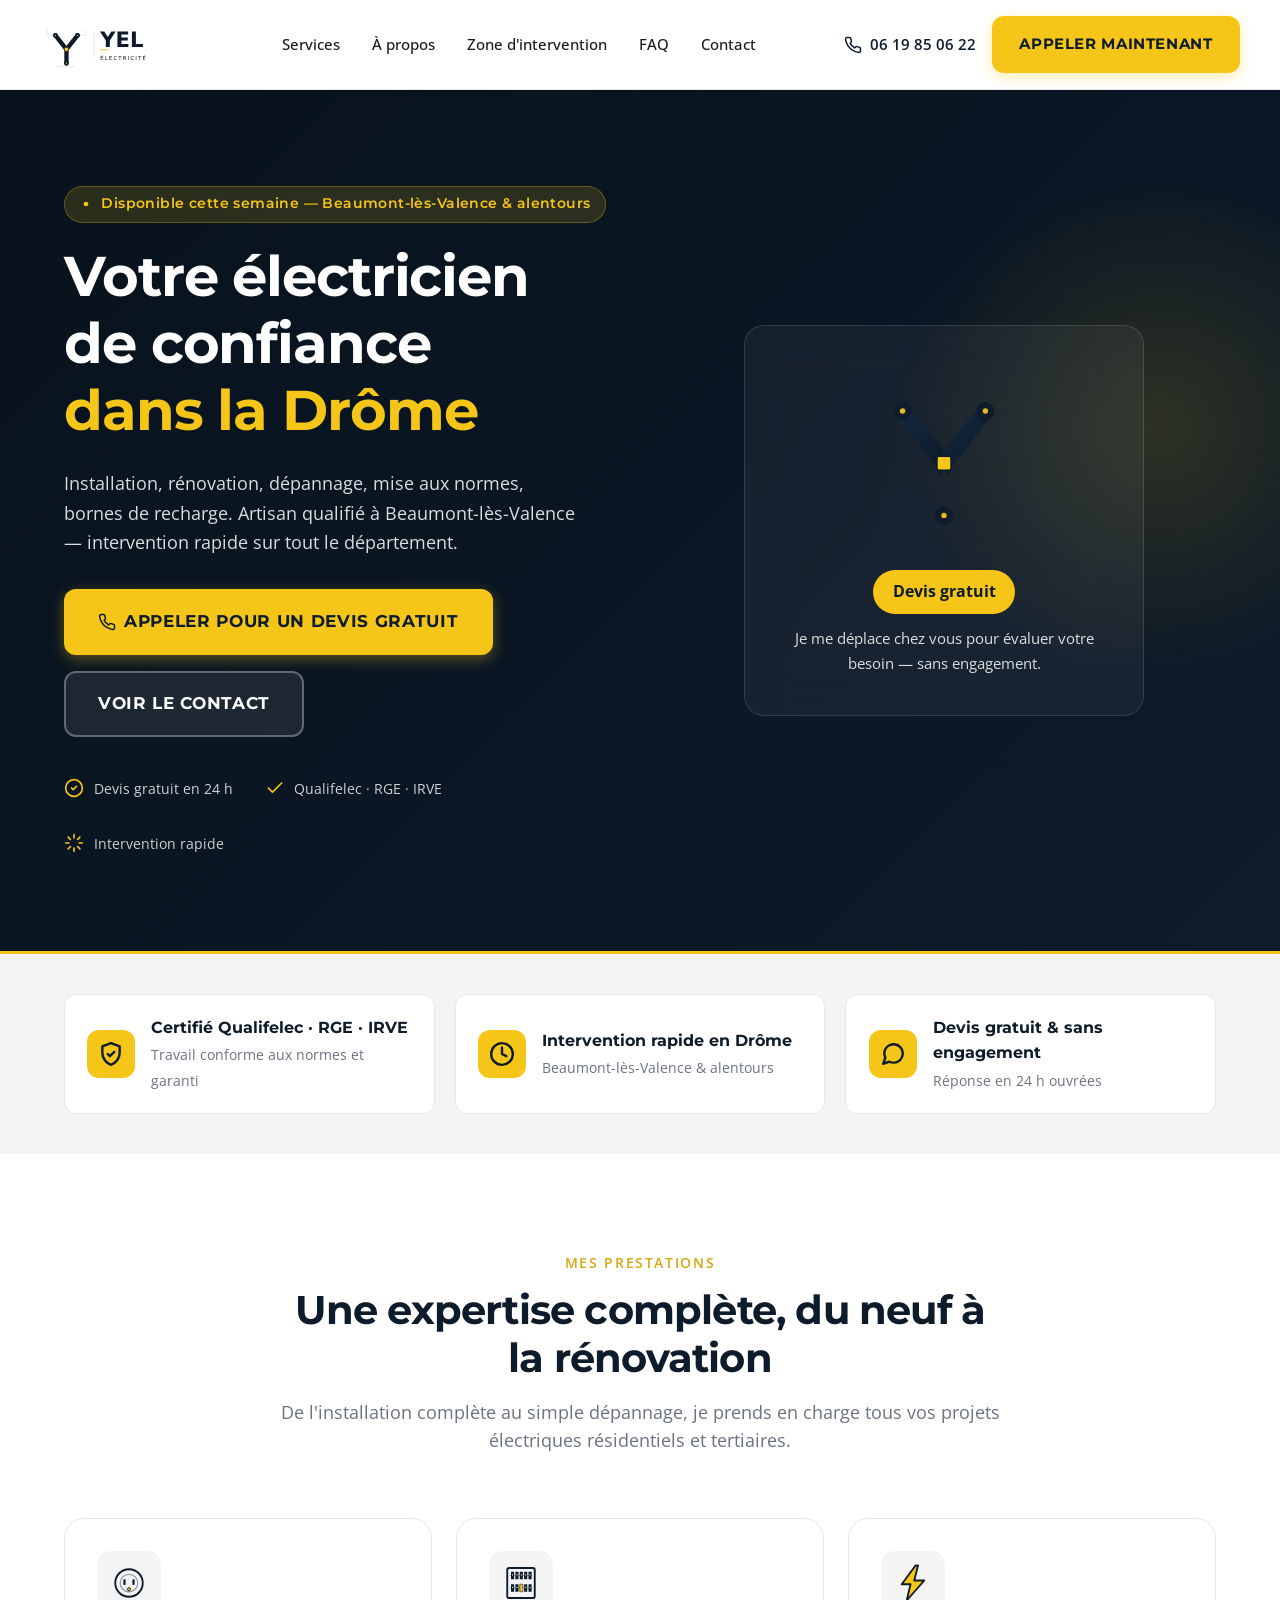
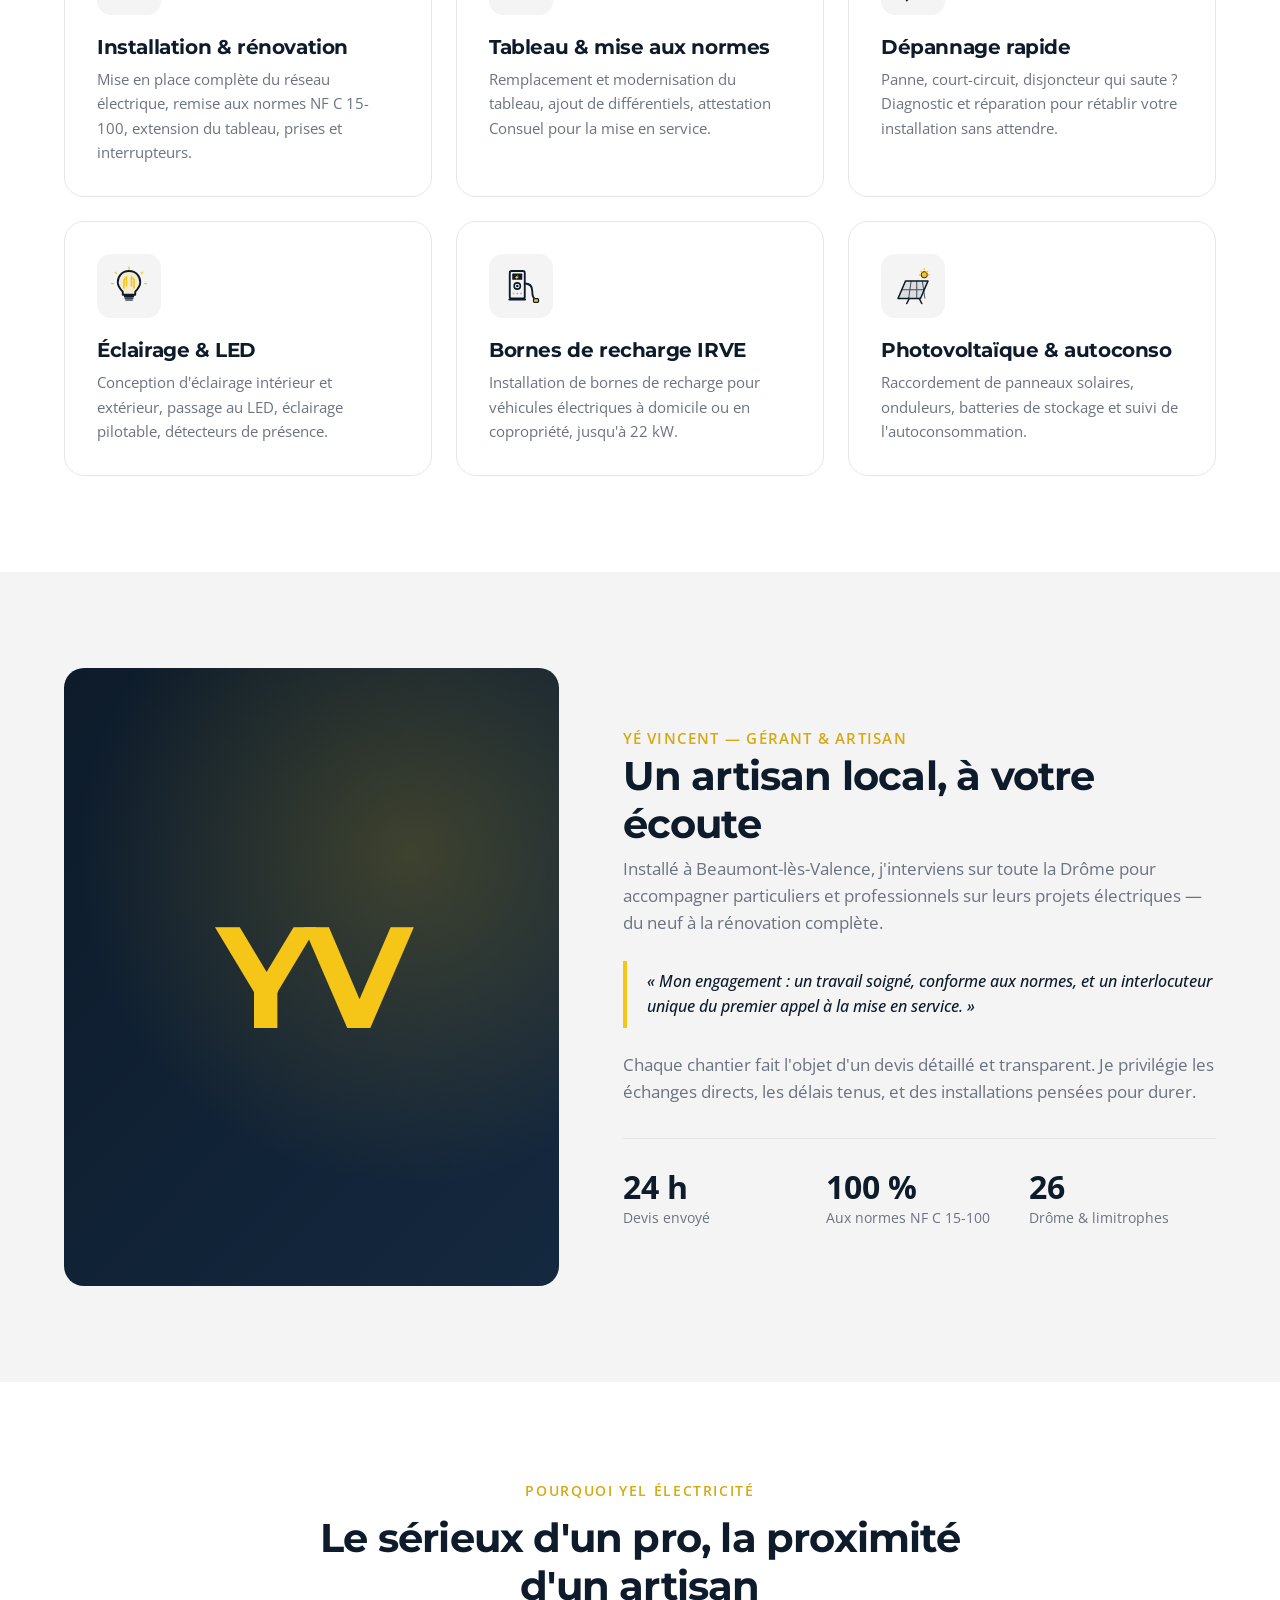
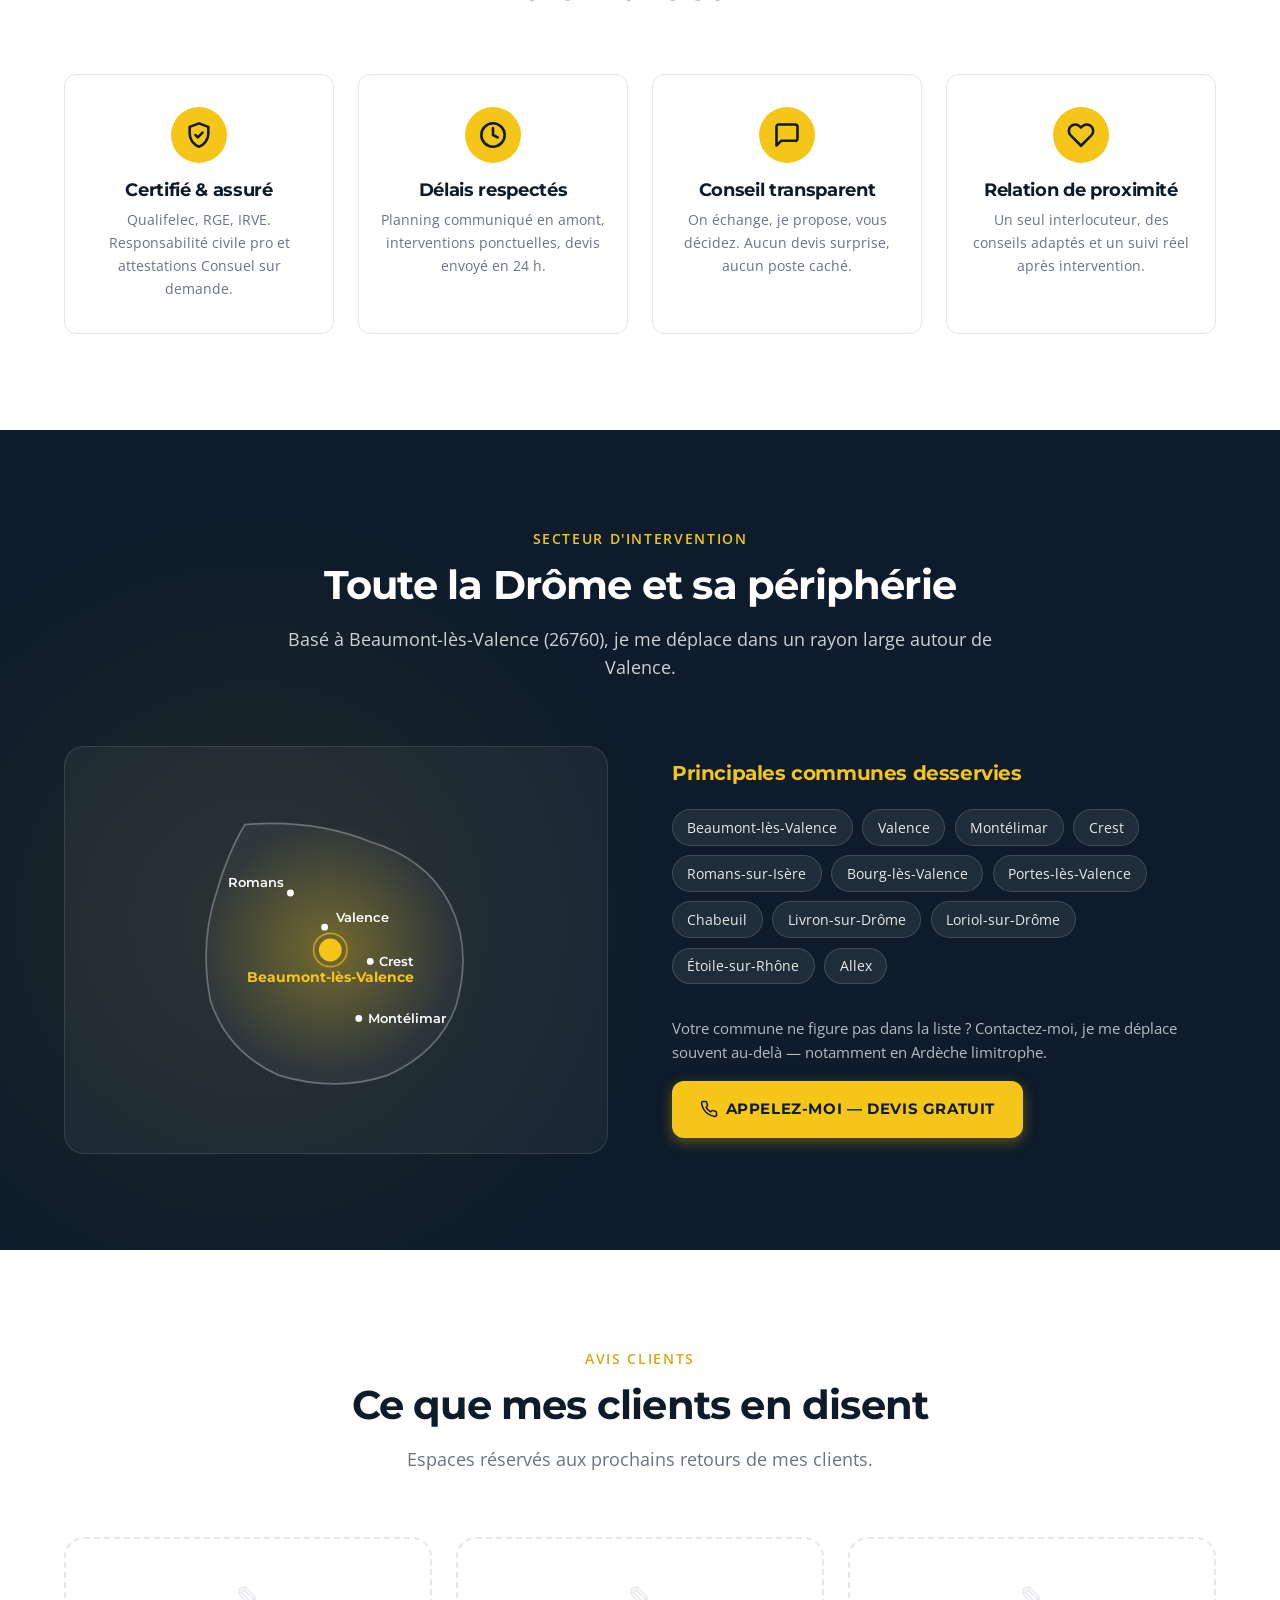
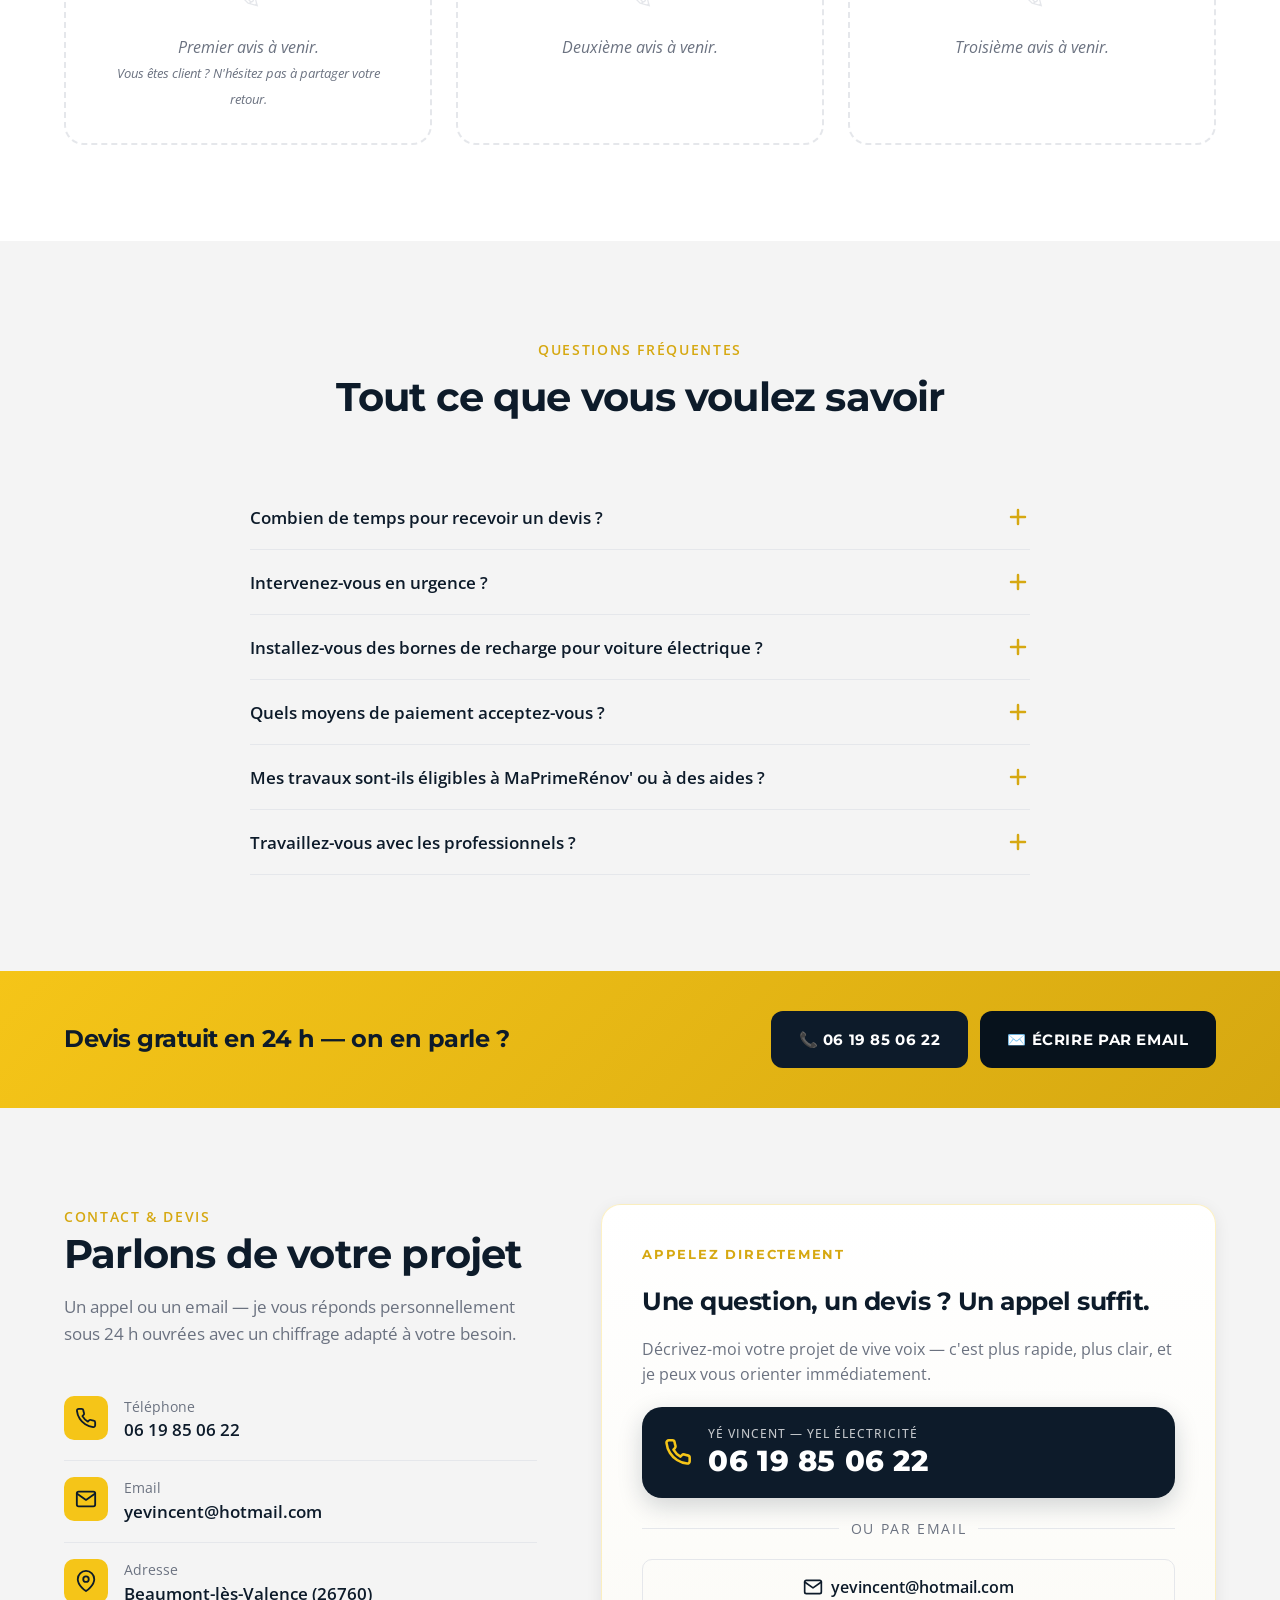
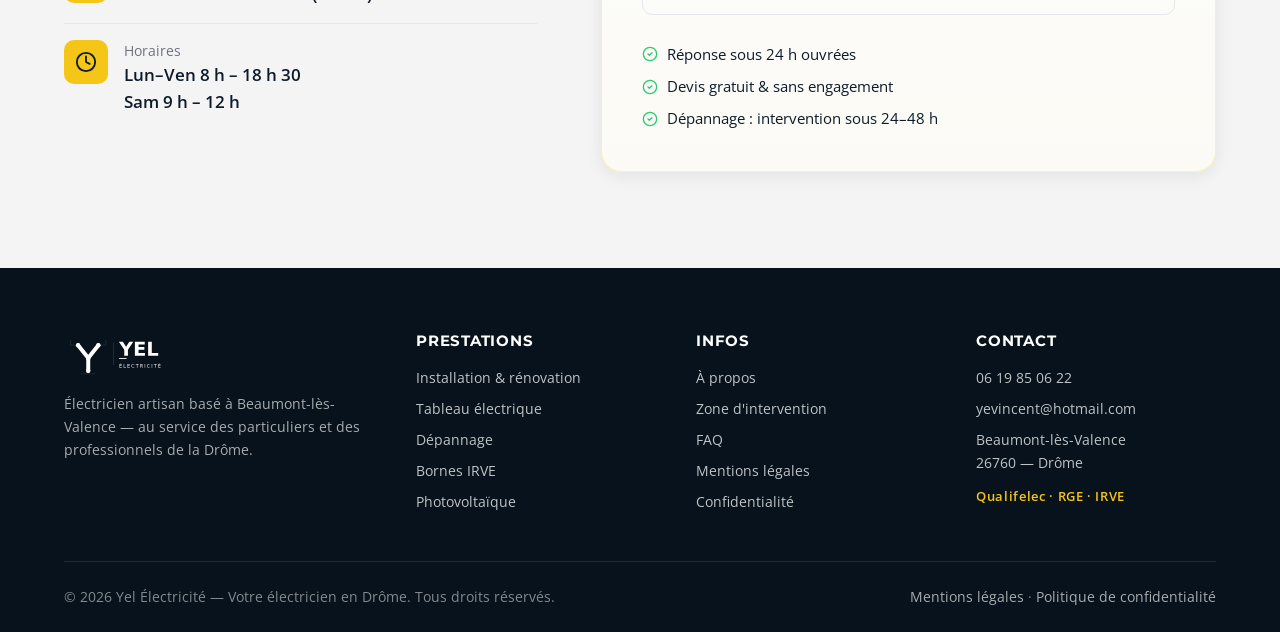
==== commit 7d00915d: "Add files via upload Retrait du formulaire — contact par téléphone uniquement" ====
--- a/index.html
+++ b/index.html
@@ -144,7 +144,7 @@
       <a href="#faq">FAQ</a>
       <a href="#contact">Contact</a>
       <a href="tel:+33619850622" class="btn btn-outline" style="display:none;">06 19 85 06 22</a>
-      <a href="#devis" class="btn btn-primary" style="display:none;">Devis gratuit</a>
+      <a href="tel:+33619850622" class="btn btn-primary" style="display:none;">Appeler</a>
     </nav>
 
     <div class="header-cta">
@@ -154,7 +154,7 @@
         </svg>
         06 19 85 06 22
       </a>
-      <a href="#devis" class="btn btn-primary">Devis gratuit</a>
+      <a href="tel:+33619850622" class="btn btn-primary">Appeler maintenant</a>
     </div>
 
     <button class="burger" type="button" aria-label="Ouvrir le menu" aria-controls="mainNav" aria-expanded="false" id="burgerBtn">
@@ -186,12 +186,14 @@
           Artisan qualifié à Beaumont-lès-Valence — intervention rapide sur tout le département.
         </p>
         <div class="hero-actions">
-          <a href="#devis" class="btn btn-primary btn-lg">Demander un devis gratuit</a>
-          <a href="tel:+33619850622" class="btn btn-outline btn-lg" style="background:rgba(255,255,255,.08);color:#fff;border-color:rgba(255,255,255,.3)">
+          <a href="tel:+33619850622" class="btn btn-primary btn-lg">
             <svg viewBox="0 0 24 24" fill="none" stroke="currentColor" stroke-width="2" stroke-linecap="round" stroke-linejoin="round" width="18" height="18" aria-hidden="true">
               <path d="M22 16.92v3a2 2 0 0 1-2.18 2 19.79 19.79 0 0 1-8.63-3.07 19.5 19.5 0 0 1-6-6 19.79 19.79 0 0 1-3.07-8.67A2 2 0 0 1 4.11 2h3a2 2 0 0 1 2 1.72 12.84 12.84 0 0 0 .7 2.81 2 2 0 0 1-.45 2.11L8.09 9.91a16 16 0 0 0 6 6l1.27-1.27a2 2 0 0 1 2.11-.45 12.84 12.84 0 0 0 2.81.7A2 2 0 0 1 22 16.92z"/>
             </svg>
-            Appeler maintenant
+            Appeler pour un devis gratuit
+          </a>
+          <a href="#contact" class="btn btn-outline btn-lg" style="background:rgba(255,255,255,.08);color:#fff;border-color:rgba(255,255,255,.3)">
+            Voir le contact
           </a>
         </div>
         <div class="hero-trust">
@@ -491,7 +493,12 @@
           <span class="zone-commune">Allex</span>
         </div>
         <p class="zone-note">Votre commune ne figure pas dans la liste&nbsp;? Contactez-moi, je me déplace souvent au-delà — notamment en Ardèche limitrophe.</p>
-        <a href="#devis" class="btn btn-primary">Vérifier ma zone &amp; demander un devis</a>
+        <a href="tel:+33619850622" class="btn btn-primary">
+          <svg viewBox="0 0 24 24" fill="none" stroke="currentColor" stroke-width="2" stroke-linecap="round" stroke-linejoin="round" width="18" height="18" aria-hidden="true">
+            <path d="M22 16.92v3a2 2 0 0 1-2.18 2 19.79 19.79 0 0 1-8.63-3.07 19.5 19.5 0 0 1-6-6 19.79 19.79 0 0 1-3.07-8.67A2 2 0 0 1 4.11 2h3a2 2 0 0 1 2 1.72 12.84 12.84 0 0 0 .7 2.81 2 2 0 0 1-.45 2.11L8.09 9.91a16 16 0 0 0 6 6l1.27-1.27a2 2 0 0 1 2.11-.45 12.84 12.84 0 0 0 2.81.7A2 2 0 0 1 22 16.92z"/>
+          </svg>
+          Appelez-moi — devis gratuit
+        </a>
       </div>
     </div>
   </div>
@@ -620,13 +627,13 @@
     <h3>Devis gratuit en 24 h — on en parle&nbsp;?</h3>
     <div class="actions">
       <a href="tel:+33619850622" class="btn btn-secondary">📞 06 19 85 06 22</a>
-      <a href="#devis" class="btn btn-secondary" style="background:var(--bleu-sombre)">Demander mon devis</a>
-    </div>
-  </div>
-</section>
-
-<!-- ======================================================================
-     CONTACT + FORMULAIRE
+      <a href="mailto:yevincent@hotmail.com" class="btn btn-secondary" style="background:var(--bleu-sombre)">✉️ Écrire par email</a>
+    </div>
+  </div>
+</section>
+
+<!-- ======================================================================
+     CONTACT (téléphone + email — pas de formulaire en ligne)
      ====================================================================== -->
 <section class="contact" id="contact">
   <div class="container">
@@ -634,7 +641,7 @@
       <div class="contact-info reveal" id="devis">
         <span class="eyebrow" style="color:var(--jaune-fonce);font-weight:600;font-size:0.85rem;letter-spacing:0.12em;text-transform:uppercase">Contact &amp; devis</span>
         <h2>Parlons de votre projet</h2>
-        <p>Un appel, un email ou le formulaire ci-contre — je vous réponds personnellement sous 24 h ouvrées.</p>
+        <p>Un appel ou un email — je vous réponds personnellement sous 24 h ouvrées avec un chiffrage adapté à votre besoin.</p>
 
         <ul class="contact-list">
           <li>
@@ -676,122 +683,44 @@
         </ul>
       </div>
 
-      <div class="form-card reveal">
-        <h3>Demande de devis gratuit</h3>
-        <p class="lede">Décrivez-moi votre projet — je reviens vers vous en 24 h ouvrées avec un chiffrage détaillé.</p>
-
-        <!--
-          ⚠️ À FAIRE AVANT MISE EN LIGNE :
-          Remplace YOUR_FORM_ID par l'ID du formulaire créé sur https://formspree.io
-          (crée un compte gratuit, ajoute un formulaire, copie son endpoint).
-          Attention : garder enctype="multipart/form-data" pour que les photos soient transmises.
-        -->
-        <form id="devisForm" action="https://formspree.io/f/YOUR_FORM_ID" method="POST" enctype="multipart/form-data" novalidate>
-
-          <div class="form-group">
-            <label>Civilité</label>
-            <div class="radio-row">
-              <label><input type="radio" name="civilite" value="M." checked /> M.</label>
-              <label><input type="radio" name="civilite" value="Mme" /> Mme</label>
-            </div>
-          </div>
-
-          <div class="form-row">
-            <div class="form-group">
-              <label for="f-prenom">Prénom <span class="req">*</span></label>
-              <input type="text" id="f-prenom" name="prenom" required autocomplete="given-name" />
-            </div>
-            <div class="form-group">
-              <label for="f-nom">Nom <span class="req">*</span></label>
-              <input type="text" id="f-nom" name="nom" required autocomplete="family-name" />
-            </div>
-          </div>
-
-          <div class="form-row">
-            <div class="form-group">
-              <label for="f-email">Email <span class="req">*</span></label>
-              <input type="email" id="f-email" name="email" required autocomplete="email" />
-            </div>
-            <div class="form-group">
-              <label for="f-tel">Téléphone <span class="req">*</span></label>
-              <input type="tel" id="f-tel" name="telephone" required autocomplete="tel" />
-            </div>
-          </div>
-
-          <div class="form-group">
-            <label>Vous êtes <span class="req">*</span></label>
-            <div class="radio-row">
-              <label><input type="radio" name="type_client" value="Particulier" required checked /> Particulier</label>
-              <label><input type="radio" name="type_client" value="Professionnel" /> Professionnel</label>
-            </div>
-          </div>
-
-          <div class="form-row">
-            <div class="form-group">
-              <label for="f-commune">Ville / Code postal <span class="req">*</span></label>
-              <input type="text" id="f-commune" name="commune" placeholder="Ex : Valence 26000" required />
-            </div>
-            <div class="form-group">
-              <label for="f-type">Type de travaux <span class="req">*</span></label>
-              <select id="f-type" name="type_travaux" required>
-                <option value="">— Sélectionner —</option>
-                <option>Installation / rénovation complète</option>
-                <option>Tableau électrique / mise aux normes</option>
-                <option>Dépannage</option>
-                <option>Éclairage / LED</option>
-                <option>Borne de recharge IRVE</option>
-                <option>Photovoltaïque</option>
-                <option>Domotique</option>
-                <option>Autre / à préciser</option>
-              </select>
-            </div>
-          </div>
-
-          <div class="form-group">
-            <label for="f-message">Décrivez votre projet <span class="req">*</span></label>
-            <textarea id="f-message" name="message" required placeholder="Type de logement, surface, besoin précis, délai souhaité…"></textarea>
-          </div>
-
-          <div class="form-group">
-            <label for="f-photos">Photos du chantier (facultatif)</label>
-            <input type="file" id="f-photos" name="photos" accept="image/*" multiple />
-            <span class="form-hint">3 fichiers maximum — 5 Mo chacun.</span>
-          </div>
-
-          <div class="form-row">
-            <div class="form-group">
-              <label for="f-dispo">Disponibilités souhaitées</label>
-              <input type="text" id="f-dispo" name="disponibilites" placeholder="Ex : en semaine après 17 h" />
-            </div>
-            <div class="form-group">
-              <label for="f-source">Comment nous avez-vous connu&nbsp;?</label>
-              <select id="f-source" name="source">
-                <option value="">— Sélectionner —</option>
-                <option>Google</option>
-                <option>Bouche à oreille</option>
-                <option>Réseaux sociaux</option>
-                <option>Autre</option>
-              </select>
-            </div>
-          </div>
-
-          <!-- Anti-spam honeypot -->
-          <input type="text" name="_gotcha" style="display:none" tabindex="-1" autocomplete="off" />
-          <!-- Sujet pour l'email reçu -->
-          <input type="hidden" name="_subject" value="Nouvelle demande de devis — Yel Électricité" />
-
-          <label class="form-consent">
-            <input type="checkbox" name="consent" required />
-            <span>J'accepte que mes informations soient utilisées pour me recontacter dans le cadre de ma demande. <a href="politique-confidentialite.html">En savoir plus</a>.</span>
-          </label>
-
-          <button type="submit" class="btn btn-primary btn-lg">
-            Envoyer ma demande de devis
-            <svg viewBox="0 0 24 24" fill="none" stroke="currentColor" stroke-width="2" stroke-linecap="round" stroke-linejoin="round" width="18" height="18" aria-hidden="true"><line x1="5" y1="12" x2="19" y2="12"/><polyline points="12 5 19 12 12 19"/></svg>
-          </button>
-
-          <div id="formFeedback" class="form-feedback" role="status" aria-live="polite"></div>
-        </form>
+      <div class="call-card reveal">
+        <div class="call-card-eyebrow">Appelez directement</div>
+        <h3>Une question, un devis&nbsp;? Un appel suffit.</h3>
+        <p class="lede">Décrivez-moi votre projet de vive voix — c'est plus rapide, plus clair, et je peux vous orienter immédiatement.</p>
+
+        <a href="tel:+33619850622" class="call-cta">
+          <svg viewBox="0 0 24 24" fill="none" stroke="currentColor" stroke-width="2.2" stroke-linecap="round" stroke-linejoin="round" width="28" height="28" aria-hidden="true">
+            <path d="M22 16.92v3a2 2 0 0 1-2.18 2 19.79 19.79 0 0 1-8.63-3.07 19.5 19.5 0 0 1-6-6 19.79 19.79 0 0 1-3.07-8.67A2 2 0 0 1 4.11 2h3a2 2 0 0 1 2 1.72 12.84 12.84 0 0 0 .7 2.81 2 2 0 0 1-.45 2.11L8.09 9.91a16 16 0 0 0 6 6l1.27-1.27a2 2 0 0 1 2.11-.45 12.84 12.84 0 0 0 2.81.7A2 2 0 0 1 22 16.92z"/>
+          </svg>
+          <span>
+            <small>Yé Vincent — Yel Électricité</small>
+            <strong>06 19 85 06 22</strong>
+          </span>
+        </a>
+
+        <div class="call-divider"><span>ou par email</span></div>
+
+        <a href="mailto:yevincent@hotmail.com?subject=Demande%20de%20devis%20%E2%80%94%20Yel%20%C3%89lectricit%C3%A9" class="call-email">
+          <svg viewBox="0 0 24 24" fill="none" stroke="currentColor" stroke-width="2" stroke-linecap="round" stroke-linejoin="round" width="20" height="20" aria-hidden="true">
+            <path d="M4 4h16c1.1 0 2 .9 2 2v12c0 1.1-.9 2-2 2H4c-1.1 0-2-.9-2-2V6c0-1.1.9-2 2-2z"/><polyline points="22,6 12,13 2,6"/>
+          </svg>
+          yevincent@hotmail.com
+        </a>
+
+        <ul class="call-reassure">
+          <li>
+            <svg viewBox="0 0 24 24" fill="none" stroke="currentColor" stroke-width="2" stroke-linecap="round" stroke-linejoin="round" width="16" height="16" aria-hidden="true"><path d="M9 12l2 2 4-4"/><circle cx="12" cy="12" r="10"/></svg>
+            Réponse sous 24 h ouvrées
+          </li>
+          <li>
+            <svg viewBox="0 0 24 24" fill="none" stroke="currentColor" stroke-width="2" stroke-linecap="round" stroke-linejoin="round" width="16" height="16" aria-hidden="true"><path d="M9 12l2 2 4-4"/><circle cx="12" cy="12" r="10"/></svg>
+            Devis gratuit &amp; sans engagement
+          </li>
+          <li>
+            <svg viewBox="0 0 24 24" fill="none" stroke="currentColor" stroke-width="2" stroke-linecap="round" stroke-linejoin="round" width="16" height="16" aria-hidden="true"><path d="M9 12l2 2 4-4"/><circle cx="12" cy="12" r="10"/></svg>
+            Dépannage&nbsp;: intervention sous 24–48 h
+          </li>
+        </ul>
       </div>
     </div>
   </div>
--- a/assets/css/style.css
+++ b/assets/css/style.css
@@ -868,85 +868,127 @@
 .contact-list .value { font-weight: 600; color: var(--bleu); font-size: 1.05rem; }
 .contact-list a.value:hover { color: var(--jaune-fonce); }
 
-.form-card {
-  background: var(--blanc);
+/* ---------- Call card (remplace le formulaire — contact direct) ---------- */
+.call-card {
+  background: linear-gradient(180deg, var(--blanc) 0%, #FBFAF5 100%);
   border-radius: var(--radius-lg);
   padding: 2.5rem;
   box-shadow: var(--shadow);
-}
-.form-card h3 { margin-bottom: 0.5rem; }
-.form-card p.lede { color: var(--gris); margin-bottom: 1.5rem; font-size: 0.95rem; }
-
-.form-row {
-  display: grid;
-  grid-template-columns: 1fr 1fr;
+  border: 1px solid rgba(245,197,24,0.25);
+  display: flex;
+  flex-direction: column;
+  gap: 1.25rem;
+}
+.call-card-eyebrow {
+  font-family: var(--font-title);
+  font-size: 0.8rem;
+  font-weight: 700;
+  letter-spacing: 0.14em;
+  text-transform: uppercase;
+  color: var(--jaune-fonce);
+}
+.call-card h3 {
+  margin: 0;
+  font-size: 1.55rem;
+  line-height: 1.25;
+  color: var(--bleu);
+}
+.call-card p.lede {
+  color: var(--gris);
+  margin: 0;
+  font-size: 0.98rem;
+}
+.call-cta {
+  display: flex;
+  align-items: center;
   gap: 1rem;
-}
-.form-group { margin-bottom: 1rem; }
-.form-group label {
-  display: block;
-  font-size: 0.9rem;
+  background: var(--bleu);
+  color: var(--blanc);
+  padding: 1.25rem 1.4rem;
+  border-radius: var(--radius-lg);
+  text-decoration: none;
+  transition: transform .2s ease, box-shadow .2s ease, background .2s ease;
+  box-shadow: 0 8px 24px rgba(13,27,42,0.18);
+}
+.call-cta:hover {
+  transform: translateY(-2px);
+  background: #13263B;
+  box-shadow: 0 12px 30px rgba(13,27,42,0.28);
+  color: var(--blanc);
+}
+.call-cta svg { color: var(--jaune); flex-shrink: 0; }
+.call-cta span { display: flex; flex-direction: column; line-height: 1.15; }
+.call-cta small {
+  font-size: 0.78rem;
+  text-transform: uppercase;
+  letter-spacing: 0.08em;
+  color: rgba(255,255,255,0.75);
   font-weight: 500;
-  color: var(--bleu);
-  margin-bottom: 0.35rem;
-}
-.form-group label .req { color: #DC2626; }
-.form-group input,
-.form-group select,
-.form-group textarea {
-  width: 100%;
-  padding: 0.75rem 0.95rem;
+  margin-bottom: 0.2rem;
+}
+.call-cta strong {
+  font-family: var(--font-title);
+  font-size: 1.8rem;
+  font-weight: 800;
+  letter-spacing: 0.02em;
+}
+.call-divider {
+  display: flex;
+  align-items: center;
+  gap: 0.75rem;
+  color: var(--gris);
+  font-size: 0.85rem;
+  text-transform: uppercase;
+  letter-spacing: 0.12em;
+}
+.call-divider::before,
+.call-divider::after {
+  content: "";
+  flex: 1;
+  height: 1px;
+  background: var(--gris-bord);
+}
+.call-email {
+  display: inline-flex;
+  align-items: center;
+  gap: 0.55rem;
+  color: var(--bleu);
+  font-weight: 600;
+  text-decoration: none;
+  font-size: 1.02rem;
+  padding: 0.85rem 1rem;
   border: 1.5px solid var(--gris-bord);
   border-radius: 10px;
-  font-family: inherit;
-  font-size: 1rem;
-  color: var(--noir);
-  transition: border-color .2s, box-shadow .2s;
-  background: var(--blanc);
-}
-.form-group input:focus,
-.form-group select:focus,
-.form-group textarea:focus {
-  outline: none;
+  transition: border-color .2s, color .2s, background .2s;
+  justify-content: center;
+}
+.call-email:hover {
   border-color: var(--jaune);
-  box-shadow: 0 0 0 3px rgba(245,197,24,.2);
-}
-.form-group textarea { resize: vertical; min-height: 110px; }
-.form-consent {
-  display: flex;
-  align-items: flex-start;
-  gap: 0.6rem;
-  font-size: 0.85rem;
-  color: var(--gris);
-  margin: 1rem 0 1.5rem;
-}
-.form-consent input { width: auto; margin-top: 3px; }
-.form-consent a { color: var(--bleu); text-decoration: underline; }
-.form-card button[type="submit"] { width: 100%; justify-content: center; }
-.form-feedback {
-  margin-top: 1rem;
-  padding: 0.9rem 1rem;
-  border-radius: 8px;
-  font-size: 0.95rem;
-  display: none;
-}
-.form-feedback.is-success {
-  display: block;
-  background: #F0FDF4;
-  color: #166534;
-  border: 1px solid #BBF7D0;
-}
-.form-feedback.is-error {
-  display: block;
-  background: #FEF2F2;
-  color: #991B1B;
-  border: 1px solid #FECACA;
-}
+  background: #FFFBEA;
+  color: var(--jaune-fonce);
+}
+.call-reassure {
+  list-style: none;
+  padding: 0;
+  margin: 0.5rem 0 0;
+  display: flex;
+  flex-direction: column;
+  gap: 0.55rem;
+}
+.call-reassure li {
+  display: flex;
+  align-items: center;
+  gap: 0.55rem;
+  font-size: 0.92rem;
+  color: var(--bleu);
+}
+.call-reassure li svg { color: var(--vert-succes, #2ECC71); flex-shrink: 0; }
 
 @media (max-width: 900px) {
   .contact-grid { grid-template-columns: 1fr; gap: var(--space-md); }
-  .form-card { padding: 1.75rem; }
-  .form-row { grid-template-columns: 1fr; }
+  .call-card { padding: 1.75rem; }
+  .call-cta { padding: 1rem 1.1rem; }
+  .call-cta strong { font-size: 1.5rem; }
 }
 
 /* ---------- CTA banner ---------- */
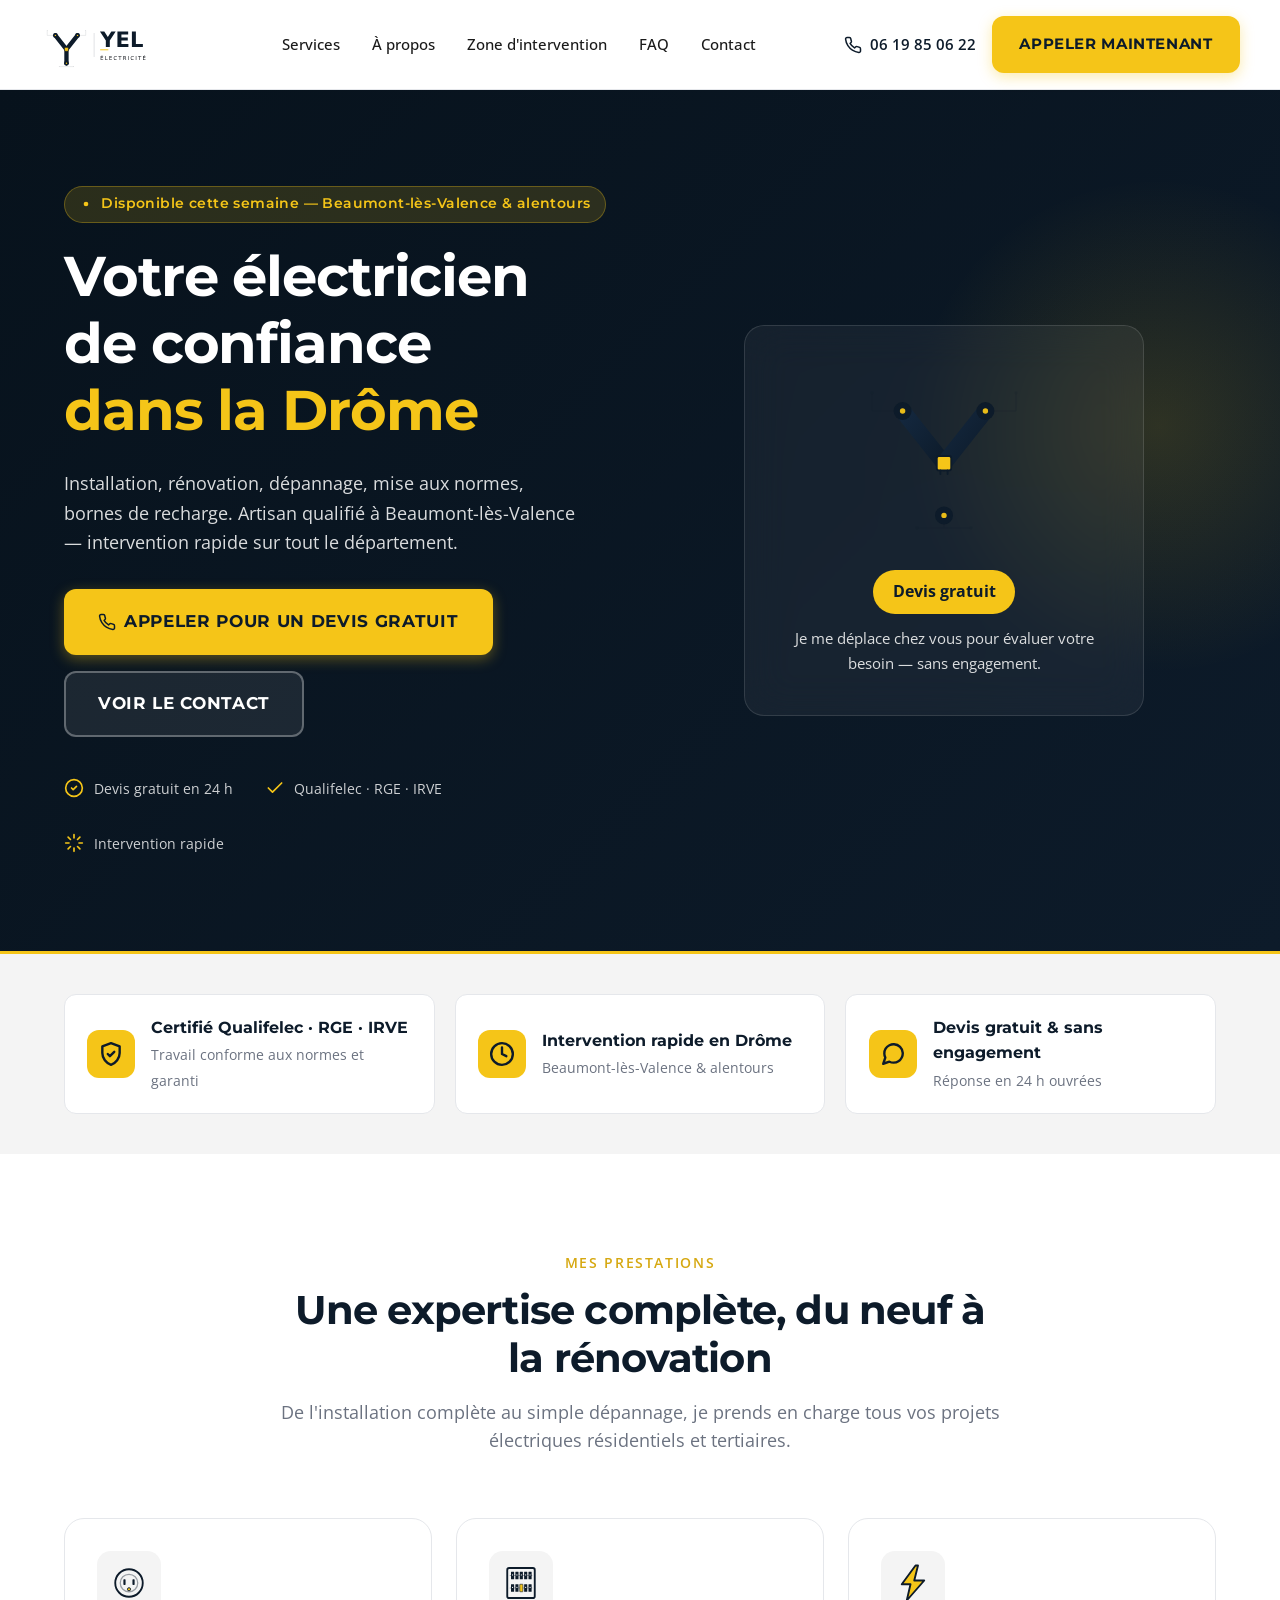
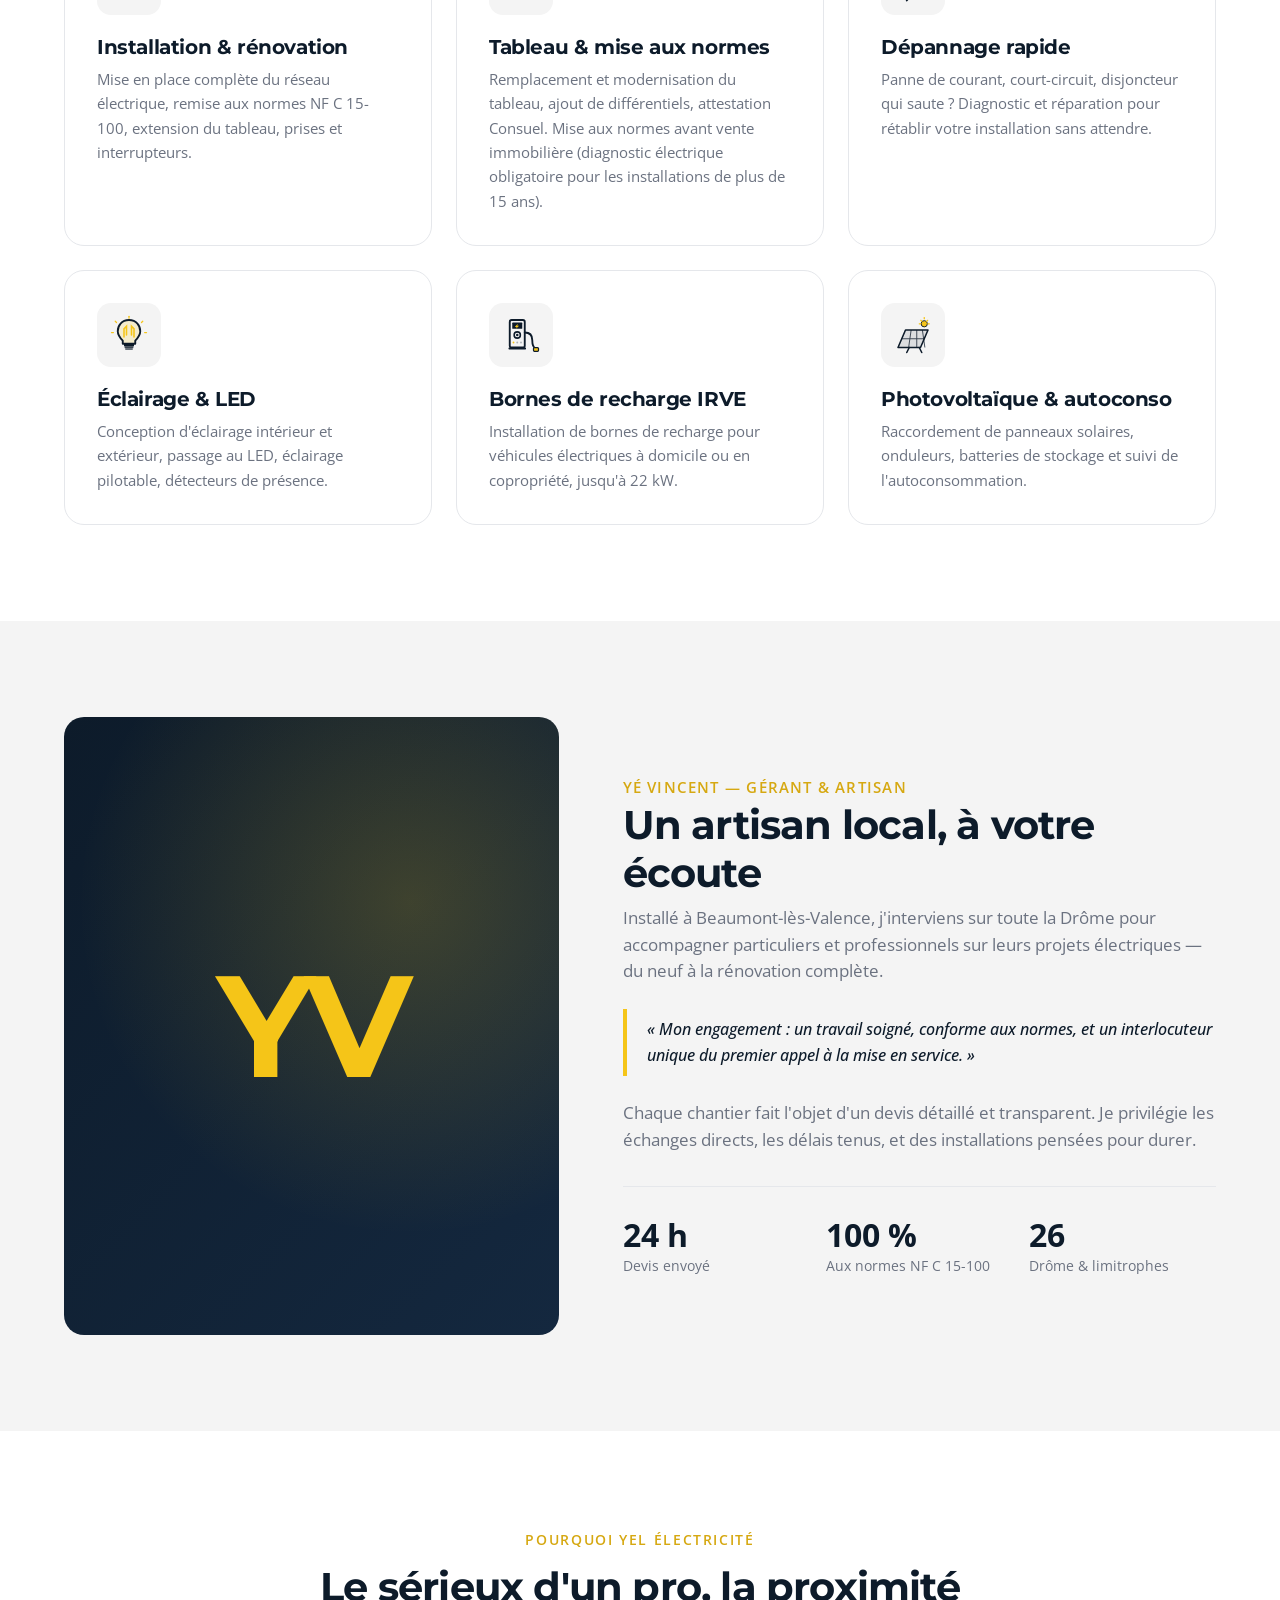
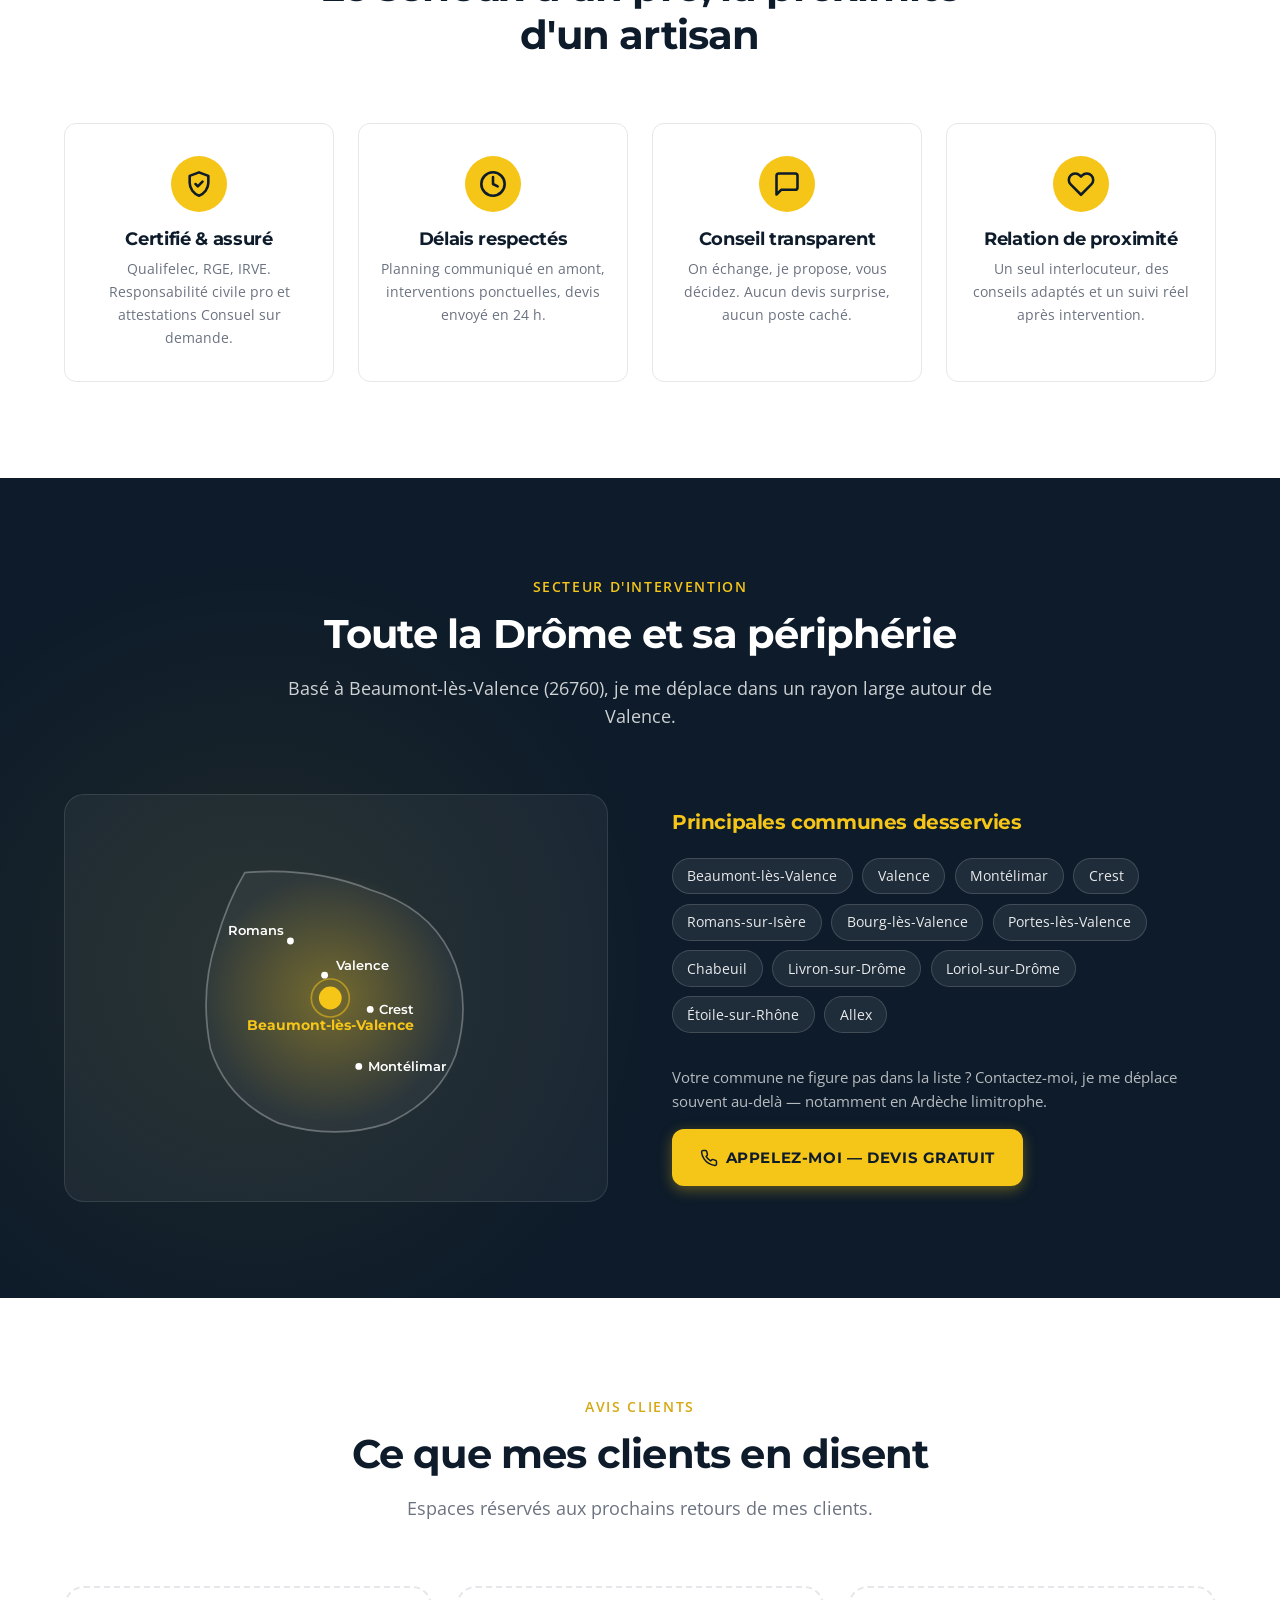
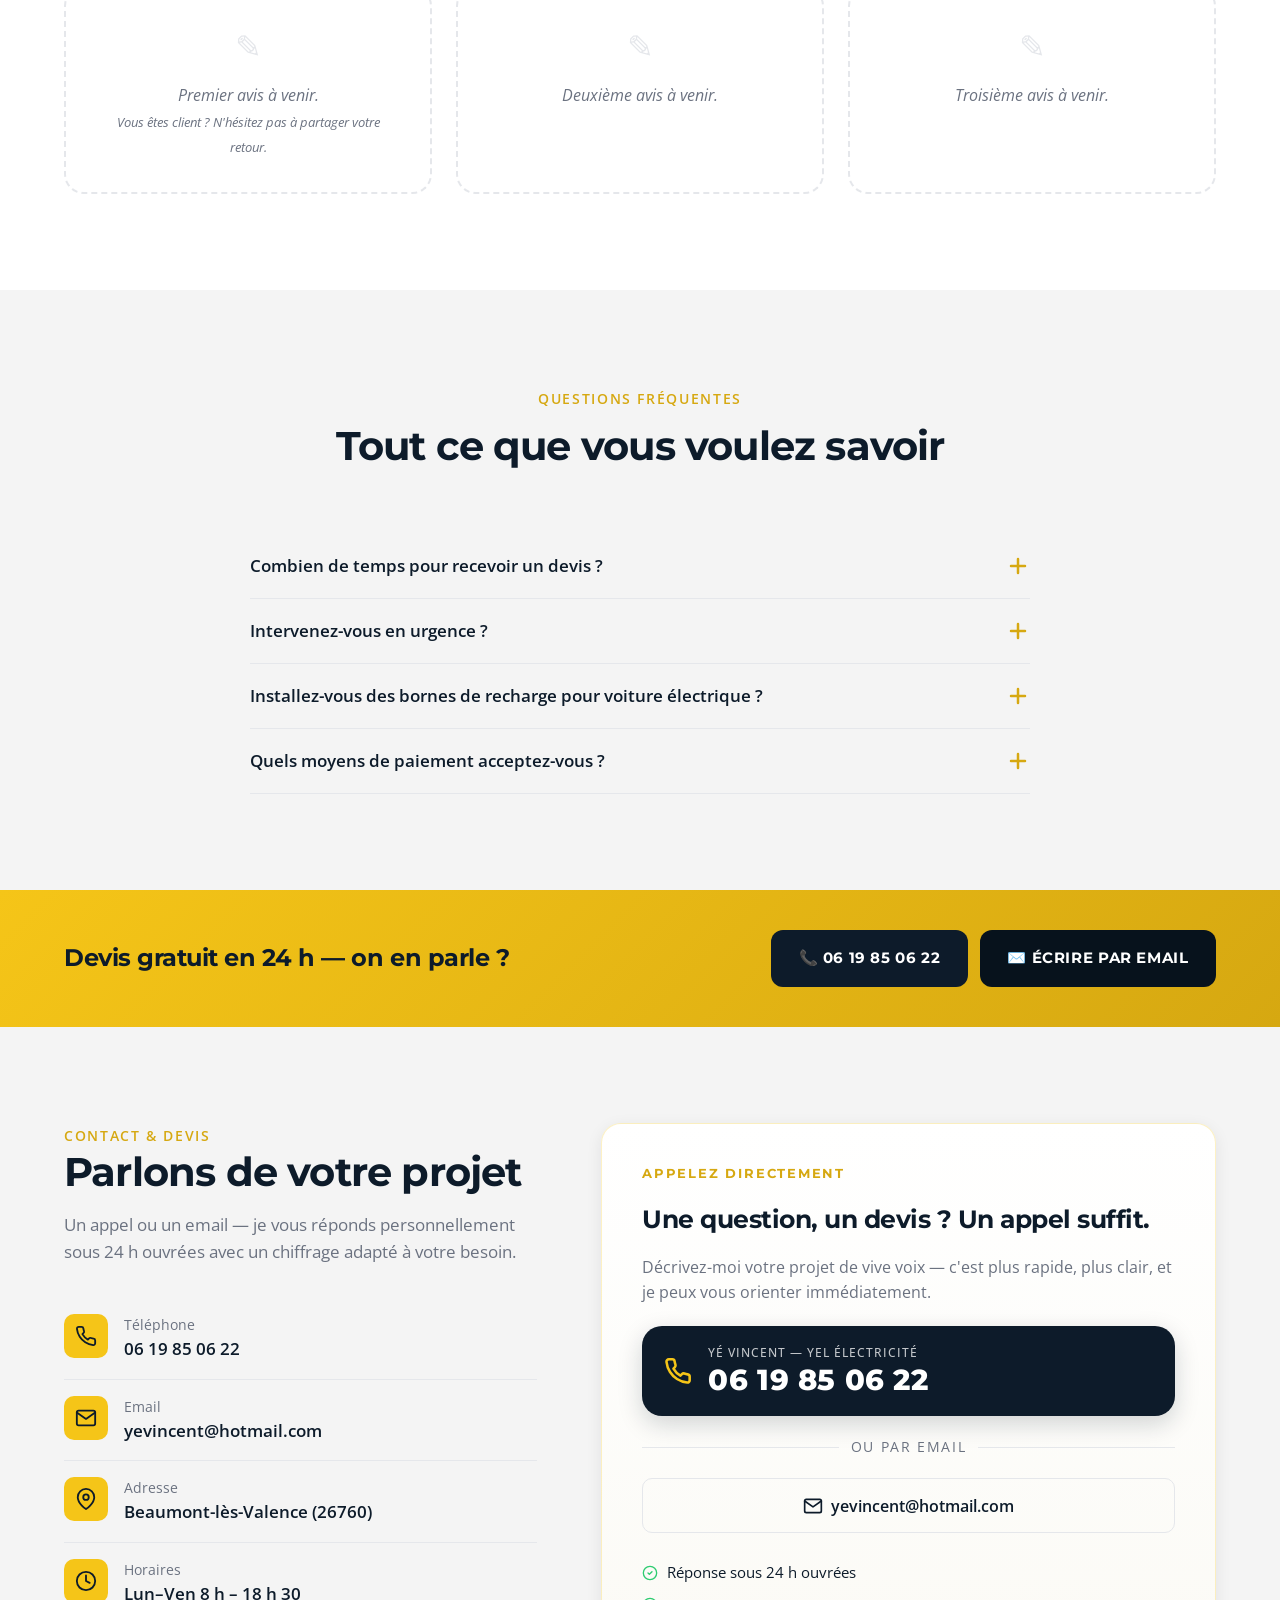
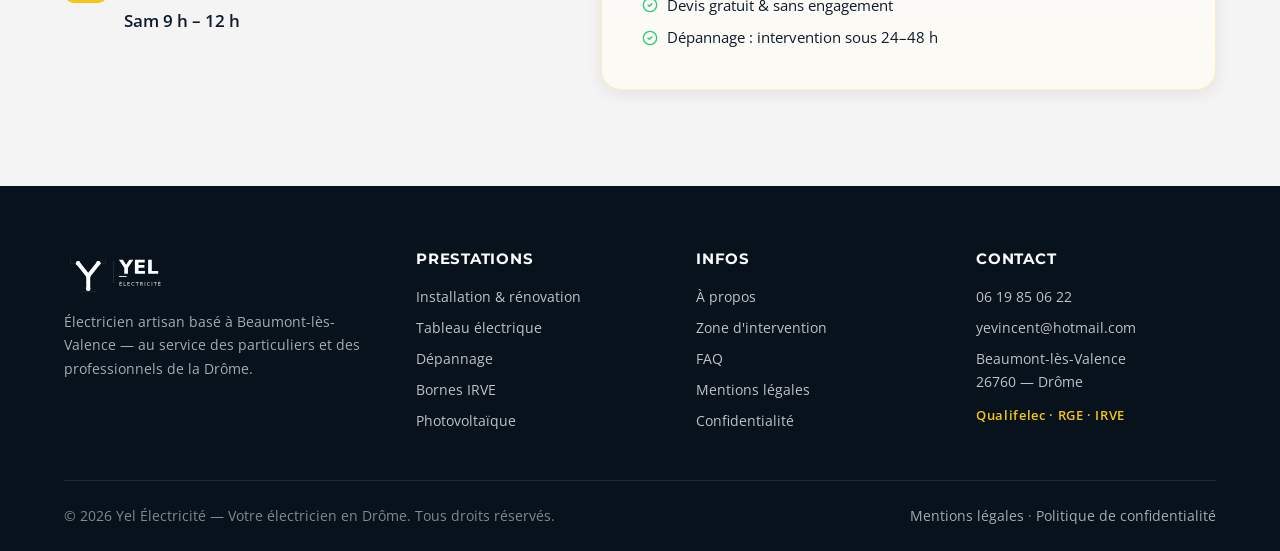
==== commit 7ad47e9f: "SEO: title 60c, canonical .netlify.app, +9 communes, longue traîne" ====
--- a/index.html
+++ b/index.html
@@ -5,18 +5,18 @@
   <meta name="viewport" content="width=device-width, initial-scale=1" />
   <meta name="theme-color" content="#0D1B2A" />
 
-  <title>Électricien Beaumont-lès-Valence (Drôme) — Yel Électricité | Qualifelec · RGE · IRVE</title>
+  <title>Électricien Beaumont-lès-Valence (26) — Yel Électricité Drôme</title>
   <meta name="description" content="Yel Électricité — électricien certifié Qualifelec, RGE, IRVE à Beaumont-lès-Valence (26). Installation, dépannage, mise aux normes, bornes de recharge. Devis gratuit en 24 h sur toute la Drôme." />
   <meta name="keywords" content="électricien Beaumont-lès-Valence, électricien Drôme 26, installation électrique Valence, dépannage électricité, tableau électrique, borne de recharge IRVE, rénovation électrique" />
-  <link rel="canonical" href="https://yel-electricite.fr/" />
+  <link rel="canonical" href="https://yel-electricite.netlify.app/" />
 
   <!-- Open Graph / social -->
   <meta property="og:type" content="website" />
   <meta property="og:locale" content="fr_FR" />
   <meta property="og:title" content="Yel Électricité — Électricien à Beaumont-lès-Valence (Drôme)" />
   <meta property="og:description" content="Installation, rénovation, dépannage. Certifié Qualifelec · RGE · IRVE. Devis gratuit en 24 h sur toute la Drôme." />
-  <meta property="og:image" content="https://yel-electricite.fr/assets/og-image.jpg" />
-  <meta property="og:url" content="https://yel-electricite.fr/" />
+  <meta property="og:image" content="https://yel-electricite.netlify.app/assets/og-image.jpg" />
+  <meta property="og:url" content="https://yel-electricite.netlify.app/" />
   <meta name="twitter:card" content="summary_large_image" />
 
   <!-- Favicons -->
@@ -38,13 +38,13 @@
   {
     "@context": "https://schema.org",
     "@type": ["LocalBusiness", "Electrician"],
-    "@id": "https://yel-electricite.fr/#business",
+    "@id": "https://yel-electricite.netlify.app/#business",
     "name": "Yel Électricité",
     "legalName": "Yel Électricité",
     "description": "Électricien certifié Qualifelec, RGE et IRVE à Beaumont-lès-Valence (Drôme). Installation, rénovation, dépannage, tableau électrique, bornes de recharge pour particuliers et professionnels.",
-    "image": "https://yel-electricite.fr/assets/logos/logo-horizontal.svg",
-    "logo": "https://yel-electricite.fr/assets/logos/logo-horizontal.svg",
-    "url": "https://yel-electricite.fr",
+    "image": "https://yel-electricite.netlify.app/assets/logos/logo-horizontal.svg",
+    "logo": "https://yel-electricite.netlify.app/assets/logos/logo-horizontal.svg",
+    "url": "https://yel-electricite.netlify.app",
     "telephone": "+33619850622",
     "email": "yevincent@hotmail.com",
     "priceRange": "€€",
@@ -110,7 +110,7 @@
     "@context": "https://schema.org",
     "@type": "Service",
     "serviceType": "Électricien — ElectricalContractor",
-    "provider": { "@id": "https://yel-electricite.fr/#business" },
+    "provider": { "@id": "https://yel-electricite.netlify.app/#business" },
     "areaServed": { "@type": "AdministrativeArea", "name": "Drôme (26)" },
     "hasOfferCatalog": {
       "@type": "OfferCatalog",
@@ -295,13 +295,13 @@
       <article class="service-card reveal">
         <div class="service-icon"><img src="assets/icons/icone-tableau-electrique.svg" alt="" aria-hidden="true" /></div>
         <h3>Tableau &amp; mise aux normes</h3>
-        <p>Remplacement et modernisation du tableau, ajout de différentiels, attestation Consuel pour la mise en service.</p>
+        <p>Remplacement et modernisation du tableau, ajout de différentiels, attestation Consuel. Mise aux normes avant vente immobilière (diagnostic électrique obligatoire pour les installations de plus de 15 ans).</p>
       </article>
 
       <article class="service-card reveal">
         <div class="service-icon"><img src="assets/icons/icone-eclair.svg" alt="" aria-hidden="true" /></div>
         <h3>Dépannage rapide</h3>
-        <p>Panne, court-circuit, disjoncteur qui saute ? Diagnostic et réparation pour rétablir votre installation sans attendre.</p>
+        <p>Panne de courant, court-circuit, disjoncteur qui saute ? Diagnostic et réparation pour rétablir votre installation sans attendre.</p>
       </article>
 
       <article class="service-card reveal">
@@ -481,16 +481,25 @@
         <div class="zone-communes" data-communes>
           <span class="zone-commune">Beaumont-lès-Valence</span>
           <span class="zone-commune">Valence</span>
-          <span class="zone-commune">Montélimar</span>
-          <span class="zone-commune">Crest</span>
-          <span class="zone-commune">Romans-sur-Isère</span>
           <span class="zone-commune">Bourg-lès-Valence</span>
           <span class="zone-commune">Portes-lès-Valence</span>
+          <span class="zone-commune">Saint-Marcel-lès-Valence</span>
+          <span class="zone-commune">Châteauneuf-sur-Isère</span>
+          <span class="zone-commune">Malissard</span>
           <span class="zone-commune">Chabeuil</span>
+          <span class="zone-commune">Étoile-sur-Rhône</span>
+          <span class="zone-commune">Pont-de-l'Isère</span>
+          <span class="zone-commune">Montélier</span>
+          <span class="zone-commune">Alixan</span>
+          <span class="zone-commune">Romans-sur-Isère</span>
+          <span class="zone-commune">Bourg-de-Péage</span>
+          <span class="zone-commune">Crest</span>
           <span class="zone-commune">Livron-sur-Drôme</span>
           <span class="zone-commune">Loriol-sur-Drôme</span>
-          <span class="zone-commune">Étoile-sur-Rhône</span>
           <span class="zone-commune">Allex</span>
+          <span class="zone-commune">Tain-l'Hermitage</span>
+          <span class="zone-commune">Tournon-sur-Rhône</span>
+          <span class="zone-commune">Montélimar</span>
         </div>
         <p class="zone-note">Votre commune ne figure pas dans la liste&nbsp;? Contactez-moi, je me déplace souvent au-delà — notamment en Ardèche limitrophe.</p>
         <a href="tel:+33619850622" class="btn btn-primary">
@@ -590,6 +599,9 @@
         <button class="faq-question" aria-expanded="false">
           Quels moyens de paiement acceptez-vous ?
           <svg class="faq-icon" viewBox="0 0 24 24" fill="none" stroke="currentColor" stroke-width="2.5" stroke-linecap="round" stroke-linejoin="round" aria-hidden="true"><line x1="12" y1="5" x2="12" y2="19"/><line x1="5" y1="12" x2="19" y2="12"/></svg>
+        </button>
+        <div class="faq-answer"><div class="faq-answer-inner">
+          Oui, j19" y2="12"/></svg>
         </button>
         <div class="faq-answer"><div class="faq-answer-inner">
           Virement bancaire, chèque ou espèces. Pour les gros chantiers, un acompte est demandé à la signature du devis, le solde à la réception des travaux.
